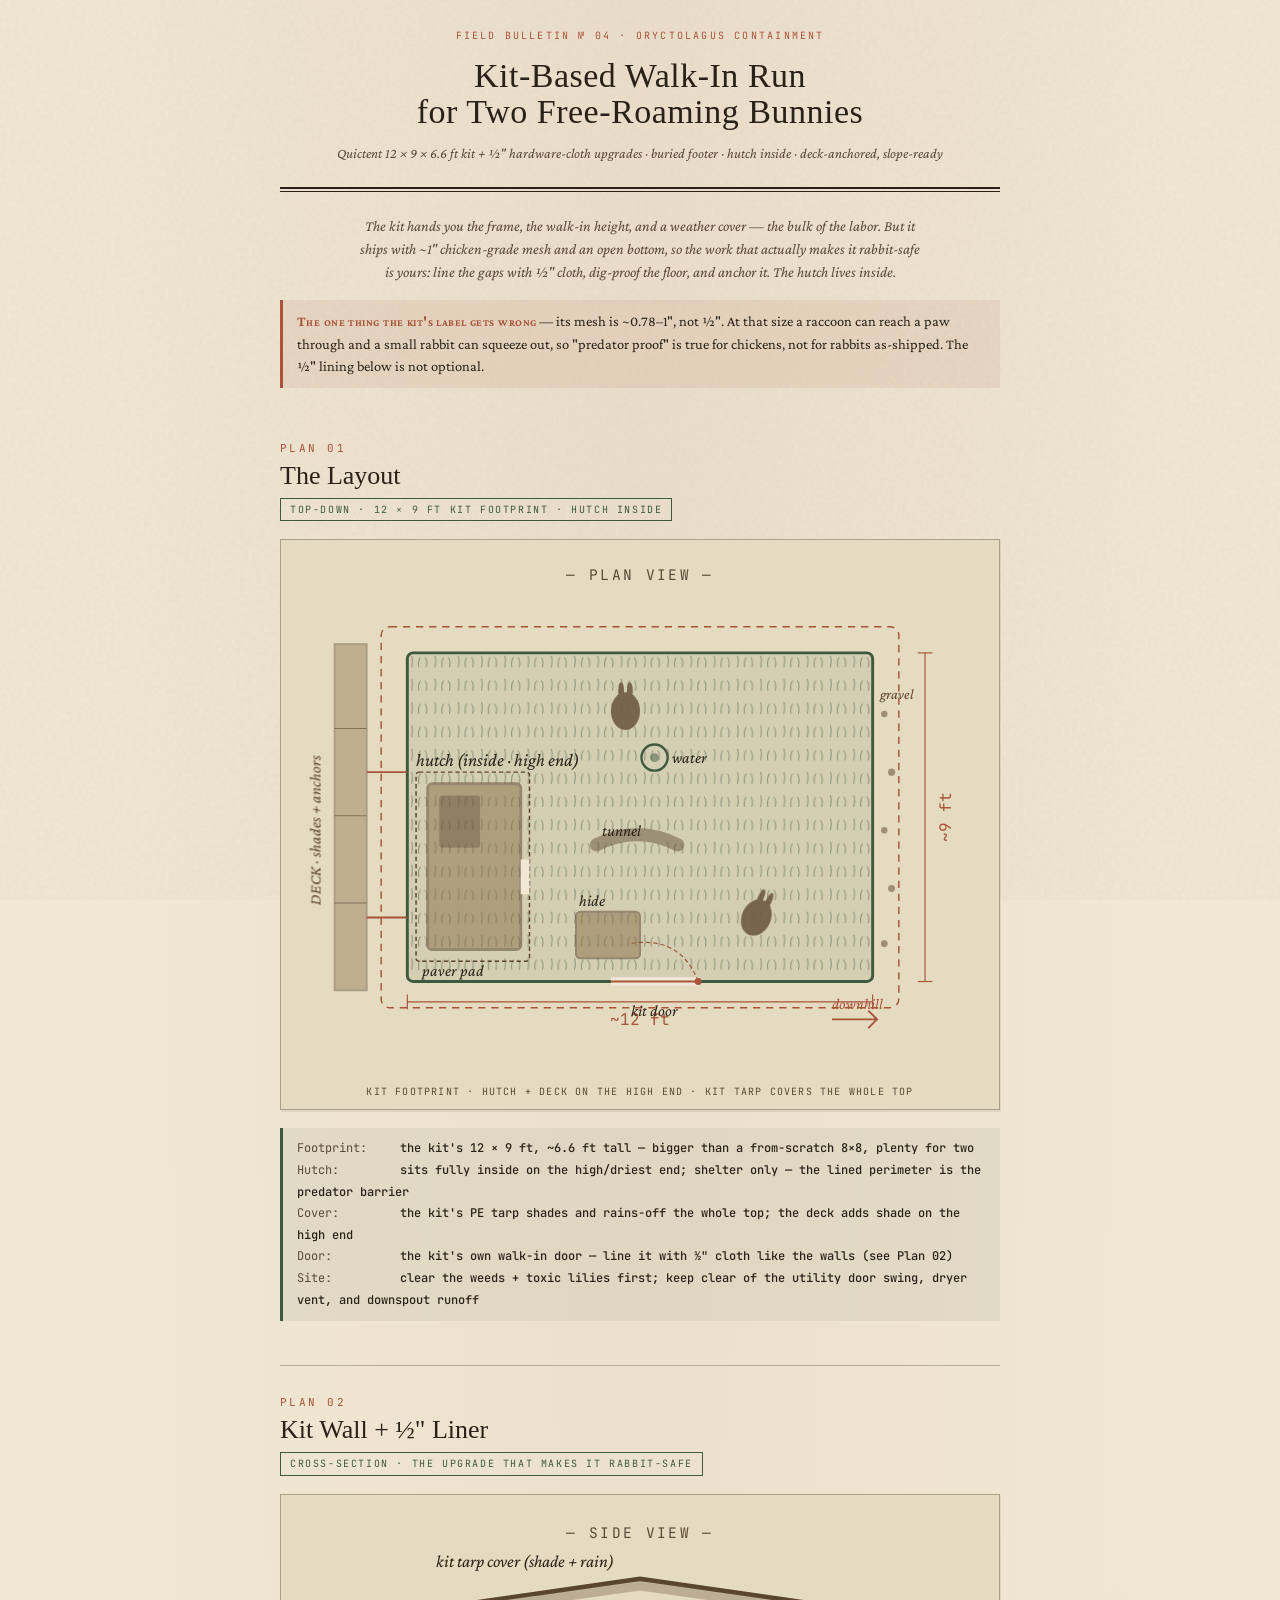
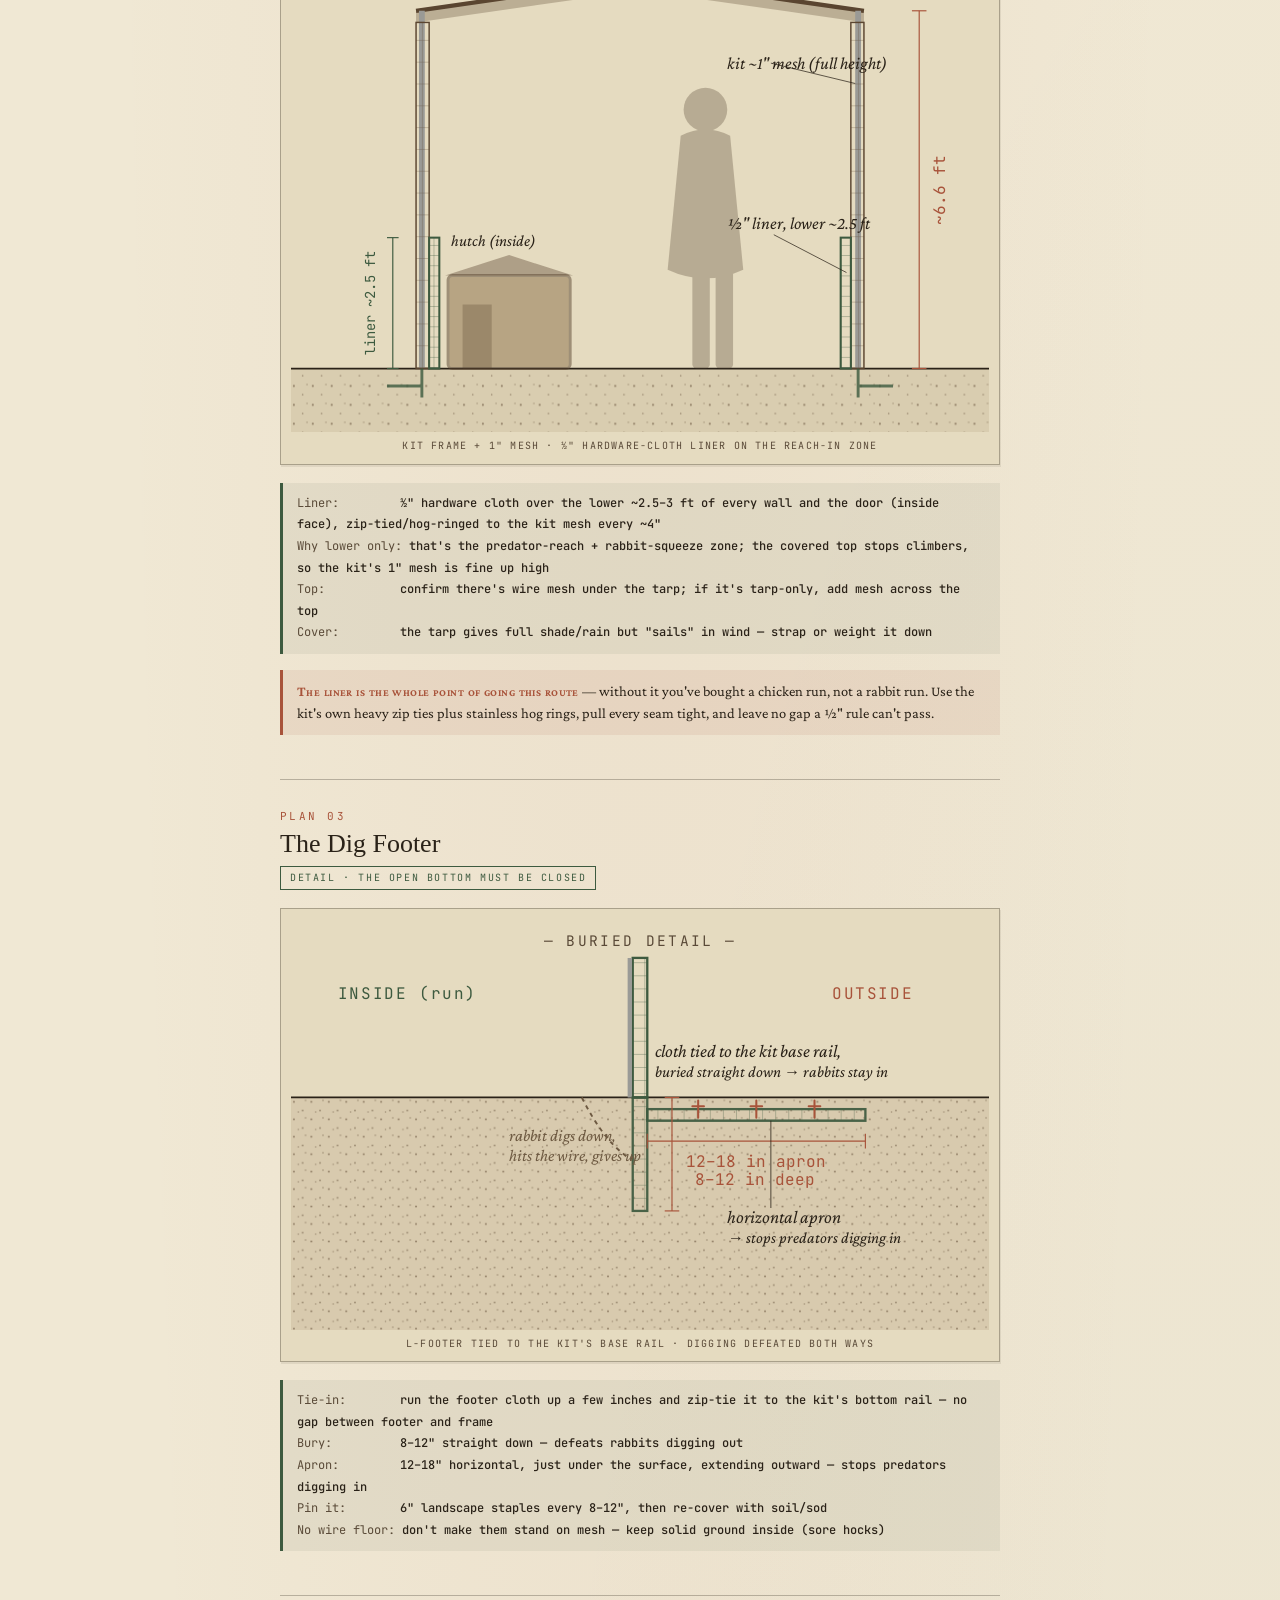
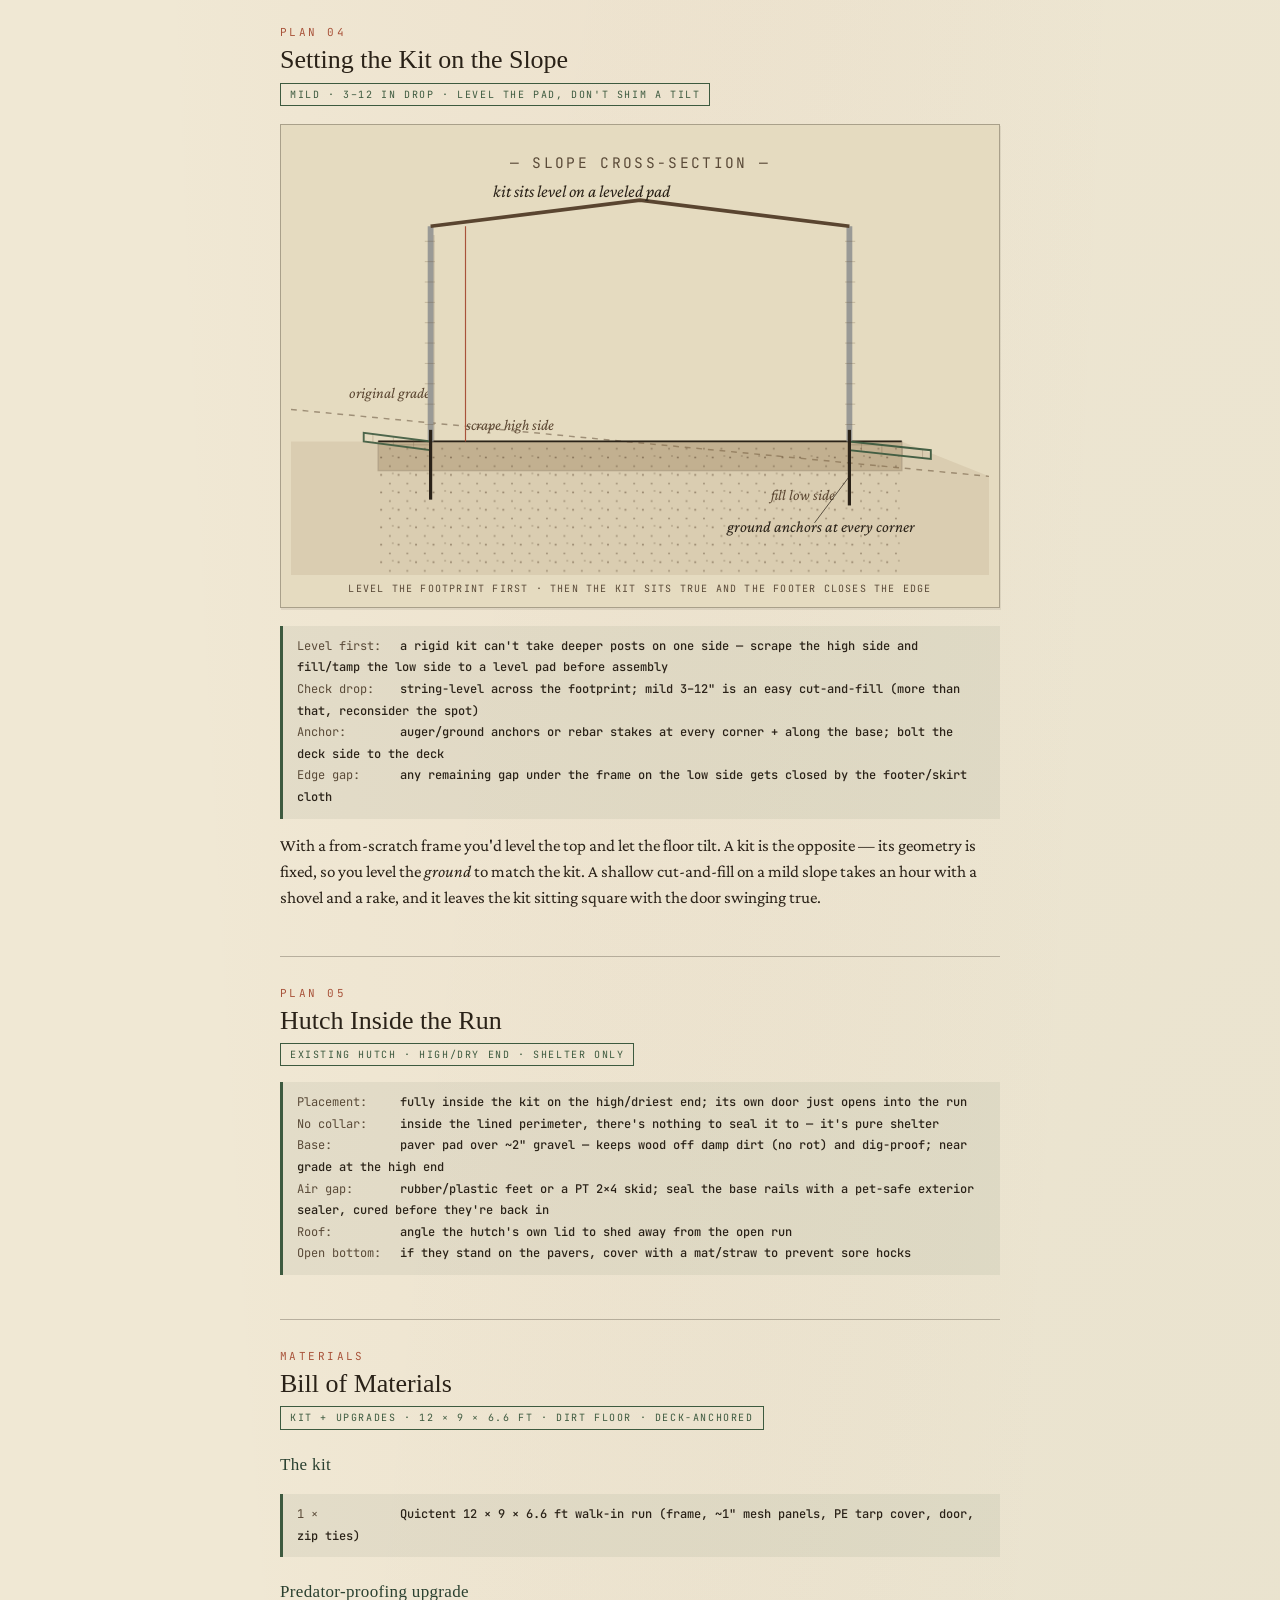
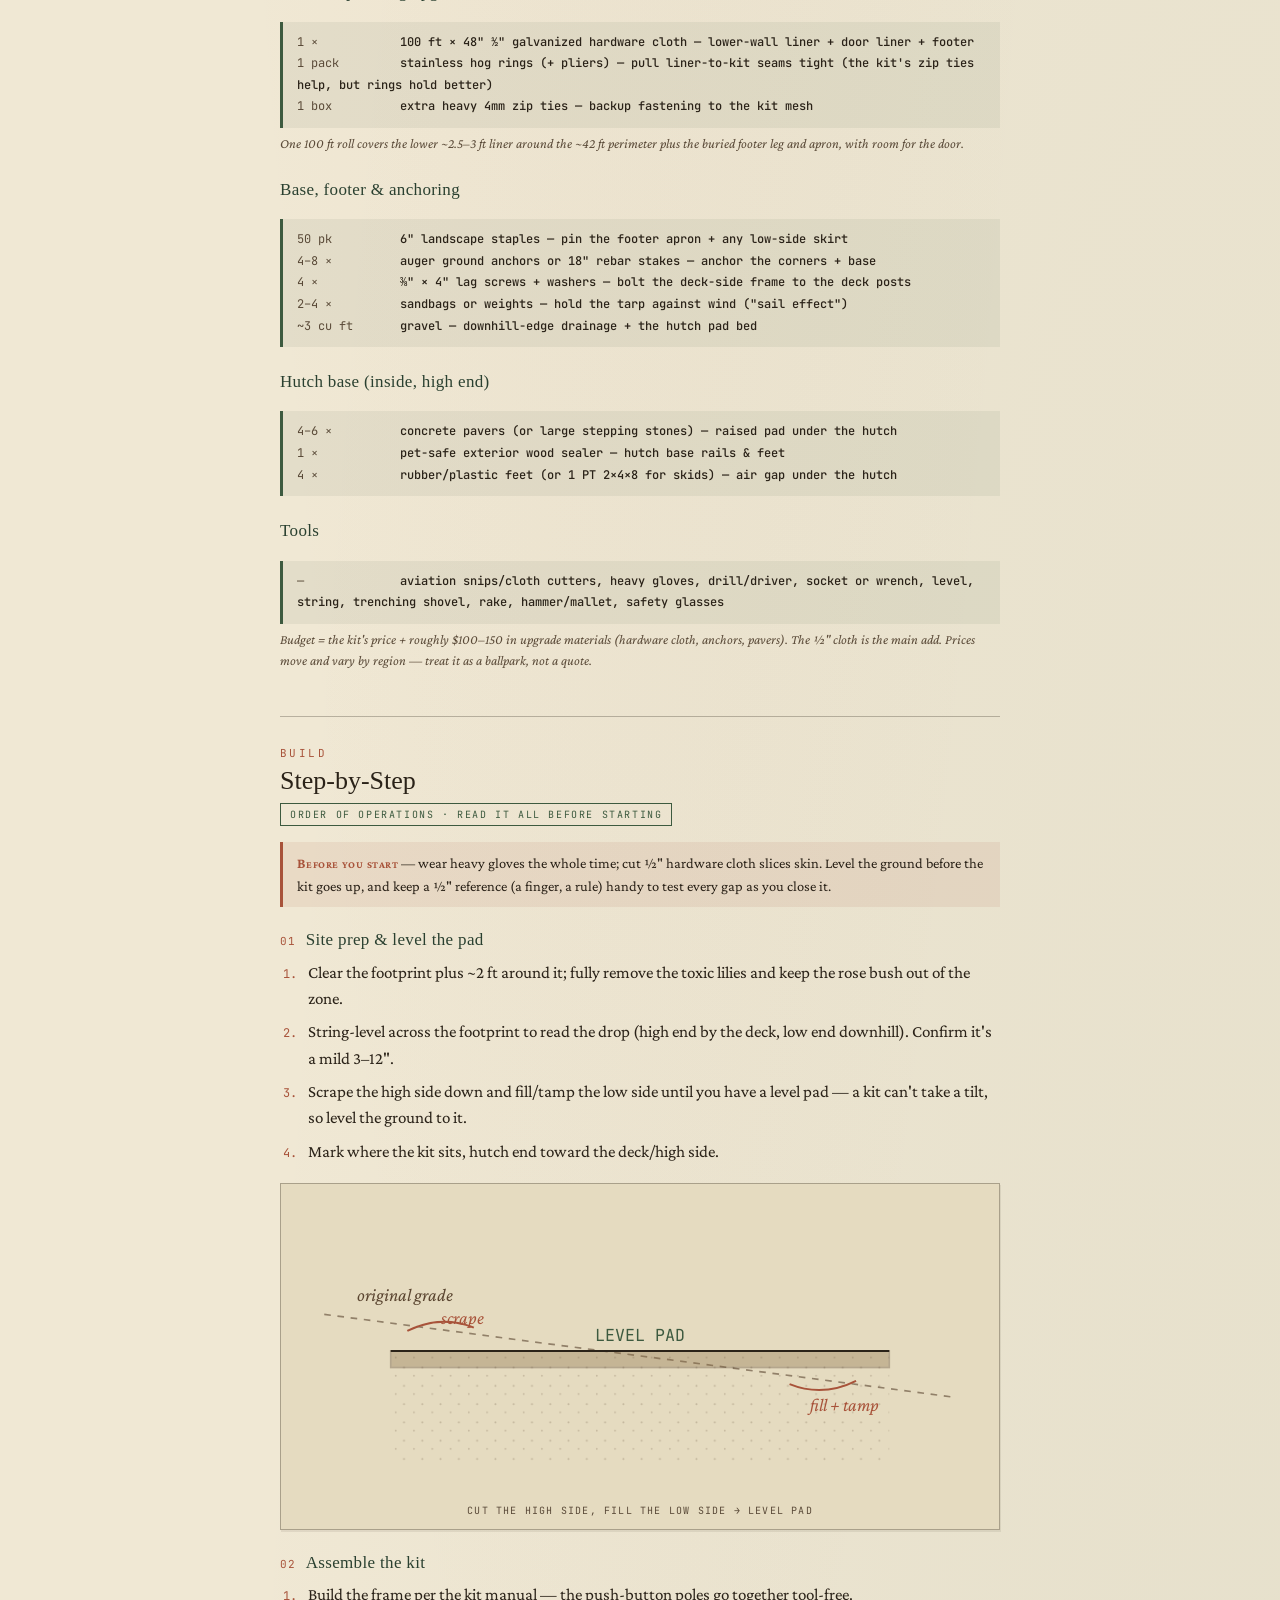
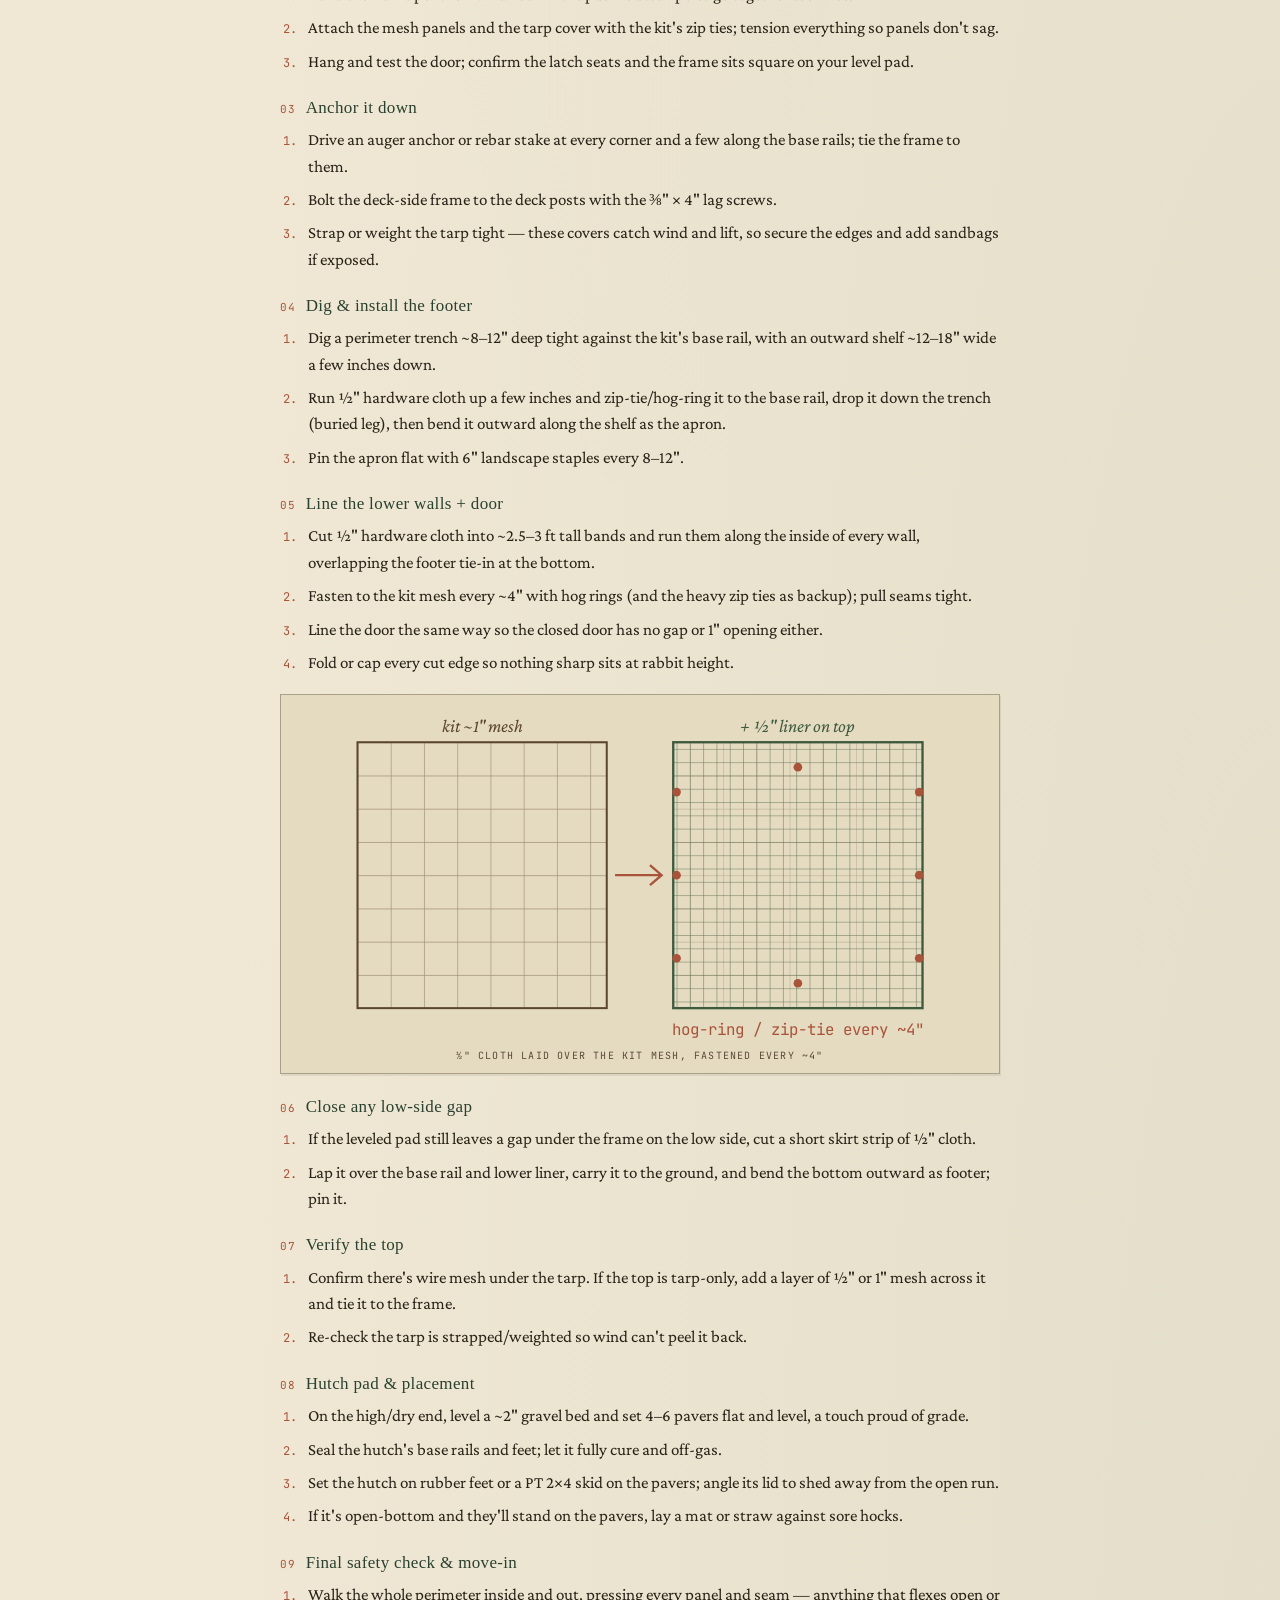
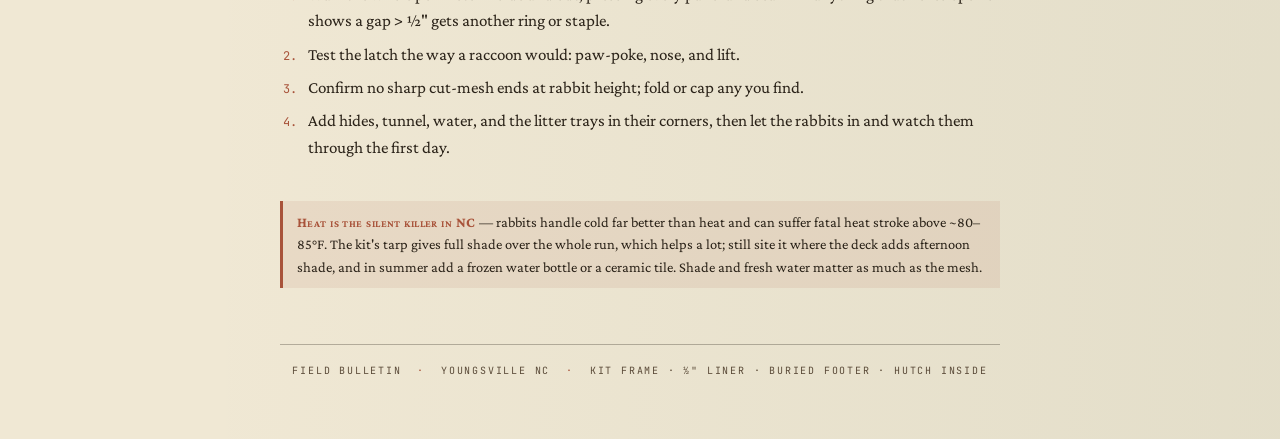
==== guide/rabbit-run-kit-plan.html @ 268b29fc "add rabbit run kit plan" ====
<!DOCTYPE html>
<html lang="en">
<head>
<meta charset="UTF-8">
<meta name="viewport" content="width=device-width, initial-scale=1.0">
<title>Kit-Based Walk-In Rabbit Run — Upgrades, Base & Build</title>
<link rel="preconnect" href="https://fonts.googleapis.com">
<link rel="preconnect" href="https://fonts.gstatic.com" crossorigin>
<link href="https://fonts.googleapis.com/css2?family=IM+Fell+English+SC&family=Crimson+Pro:ital,wght@0,400;0,600;1,400&family=JetBrains+Mono:wght@400;500&display=swap" rel="stylesheet">
<style>
:root{--parchment:#F0E8D4;--parchment-deep:#E5DBC0;--ink:#2A2218;--ink-soft:#5A4A38;--green:#3D5A3F;--green-deep:#2A4030;--rust:#A8533A;--soil:#8B6F47;--soil-deep:#5A4530;--fur:#6E5A42;}
*{box-sizing:border-box;margin:0;padding:0;}
html,body{background:var(--parchment);color:var(--ink);font-family:'Crimson Pro',Georgia,serif;font-size:17px;line-height:1.55;-webkit-font-smoothing:antialiased;}
body{background-image:radial-gradient(ellipse at top,rgba(168,83,58,0.06),transparent 60%),radial-gradient(ellipse at bottom right,rgba(61,90,63,0.07),transparent 60%);min-height:100vh;padding:28px 18px 60px;position:relative;}
body::before{content:'';position:fixed;inset:0;pointer-events:none;background-image:url("data:image/svg+xml,%3Csvg viewBox='0 0 240 240' xmlns='http://www.w3.org/2000/svg'%3E%3Cfilter id='n'%3E%3CfeTurbulence type='fractalNoise' baseFrequency='0.9' numOctaves='2'/%3E%3CfeColorMatrix values='0 0 0 0 0.2 0 0 0 0 0.15 0 0 0 0 0.1 0 0 0 0.09 0'/%3E%3C/filter%3E%3Crect width='100%25' height='100%25' filter='url(%23n)'/%3E%3C/svg%3E");opacity:0.55;z-index:0;}
.wrap{max-width:720px;margin:0 auto;position:relative;z-index:1;}
header{text-align:center;border-bottom:2px solid var(--ink);padding-bottom:22px;margin-bottom:12px;position:relative;}
header::after{content:'';display:block;width:100%;border-bottom:1px solid var(--ink);position:absolute;bottom:-5px;left:0;}
.bulletin{font-family:'JetBrains Mono',monospace;font-size:10px;letter-spacing:0.22em;text-transform:uppercase;color:var(--rust);margin-bottom:14px;}
h1{font-family:'IM Fell English SC',serif;font-size:clamp(26px,6vw,34px);font-weight:400;line-height:1.08;letter-spacing:0.015em;}
.sub{font-style:italic;color:var(--ink-soft);margin-top:12px;font-size:14px;}
.lead{font-style:italic;color:var(--ink-soft);text-align:center;margin:26px auto 10px;max-width:560px;font-size:15px;}
.method{margin-top:44px;padding-top:28px;border-top:1px solid rgba(42,34,24,0.28);}
.method:first-of-type{border-top:none;padding-top:8px;}
.method-head{display:flex;align-items:baseline;gap:14px;flex-wrap:wrap;margin-bottom:4px;}
.method-num{font-family:'JetBrains Mono',monospace;font-size:11px;letter-spacing:0.22em;color:var(--rust);text-transform:uppercase;}
h2{font-family:'IM Fell English SC',serif;font-size:clamp(22px,5vw,26px);font-weight:400;line-height:1.12;}
.use-when{display:inline-block;font-family:'JetBrains Mono',monospace;font-size:10px;letter-spacing:0.16em;text-transform:uppercase;padding:3px 9px;border:1px solid var(--green);color:var(--green);margin-top:8px;}
.diagram{background:var(--parchment-deep);border:1px solid rgba(42,34,24,0.32);padding:14px 10px 10px;margin:18px 0;box-shadow:1px 2px 0 rgba(42,34,24,0.08);}
.diagram svg{display:block;width:100%;height:auto;}
.diagram-caption{font-family:'JetBrains Mono',monospace;font-size:10px;letter-spacing:0.12em;text-transform:uppercase;color:var(--ink-soft);text-align:center;margin-top:6px;}
.specs{margin:16px 0 4px;padding:10px 14px;background:rgba(61,90,63,0.07);border-left:3px solid var(--green);font-family:'JetBrains Mono',monospace;font-size:12px;line-height:1.8;}
.specs span{color:var(--ink-soft);display:inline-block;min-width:96px;}
.specs strong{color:var(--ink);font-weight:500;}
.body-text{margin-top:14px;}
.body-text p{margin-bottom:10px;}
.warn{margin:16px 0 4px;padding:10px 14px;background:rgba(168,83,58,0.09);border-left:3px solid var(--rust);font-size:14.5px;}
.warn b{font-variant:small-caps;letter-spacing:0.03em;color:var(--rust);}
.bom-label{font-family:'IM Fell English SC',serif;font-size:17px;margin:22px 0 2px;letter-spacing:0.02em;color:var(--green-deep);}
.bom-label:first-of-type{margin-top:10px;}
.note{font-style:italic;color:var(--ink-soft);font-size:13.5px;margin-top:6px;}
.phase{margin-top:20px;}
.phase-label{font-family:'IM Fell English SC',serif;font-size:17px;margin:0 0 6px;letter-spacing:0.02em;color:var(--green-deep);}
.phase-label .pn{font-family:'JetBrains Mono',monospace;font-size:11px;color:var(--rust);margin-right:9px;letter-spacing:0.12em;}
.steps{margin:0 0 4px 0;padding-left:24px;}
.steps li{margin-bottom:7px;padding-left:4px;}
.steps li::marker{color:var(--rust);font-family:'JetBrains Mono',monospace;font-size:12px;}
.tip{font-style:italic;color:var(--ink-soft);font-size:13.5px;margin:5px 0 0;padding-left:4px;}
footer{margin-top:56px;padding-top:18px;border-top:1px solid rgba(42,34,24,0.3);text-align:center;font-family:'JetBrains Mono',monospace;font-size:10px;letter-spacing:0.18em;text-transform:uppercase;color:var(--ink-soft);}
footer .mark{display:inline-block;margin:0 8px;color:var(--rust);}
</style>
</head>
<body>
<div class="wrap">

  <header>
    <div class="bulletin">Field Bulletin № 04 · Oryctolagus Containment</div>
    <h1>Kit-Based Walk-In Run<br>for Two Free-Roaming Bunnies</h1>
    <div class="sub">Quictent 12 × 9 × 6.6 ft kit + ½" hardware-cloth upgrades · buried footer · hutch inside · deck-anchored, slope-ready</div>
  </header>

  <p class="lead">The kit hands you the frame, the walk-in height, and a weather cover — the bulk of the labor. But it ships with ~1" chicken-grade mesh and an open bottom, so the work that actually makes it rabbit-safe is yours: line the gaps with ½" cloth, dig-proof the floor, and anchor it. The hutch lives inside.</p>

  <div class="warn">
    <b>The one thing the kit's label gets wrong</b> — its mesh is ~0.78–1", not ½". At that size a raccoon can reach a paw through and a small rabbit can squeeze out, so "predator proof" is true for chickens, not for rabbits as-shipped. The ½" lining below is not optional.
  </div>

  <!-- PLAN 01: LAYOUT -->
  <section class="method">
    <div class="method-head"><span class="method-num">Plan 01</span></div>
    <h2>The Layout</h2>
    <span class="use-when">Top-down · 12 × 9 ft kit footprint · hutch inside</span>

    <div class="diagram">
      <svg viewBox="0 0 480 360" xmlns="http://www.w3.org/2000/svg" role="img" aria-label="Top-down plan of a 12 by 9 foot kit run with the hutch inside on the high end, kit door at the front, deck on the high side, downhill on the far end">
        <defs>
          <pattern id="grass1" x="0" y="0" width="16" height="16" patternUnits="userSpaceOnUse"><path d="M3 14 q1 -5 0 -8 M8 14 q-1 -4 1 -7 M13 14 q1 -5 -1 -7" stroke="#3D5A3F" stroke-width="0.7" fill="none" opacity="0.5"/></pattern>
        </defs>

        <!-- Footer apron (dashed, outside) -->
        <rect x="62" y="50" width="356" height="262" rx="6" fill="none" stroke="#A8533A" stroke-width="1" stroke-dasharray="5 4"/>

        <!-- Run footprint (grass) -->
        <rect x="80" y="68" width="320" height="226" rx="4" fill="#3D5A3F" opacity="0.10"/>
        <rect x="80" y="68" width="320" height="226" rx="4" fill="url(#grass1)"/>
        <rect x="80" y="68" width="320" height="226" rx="4" fill="none" stroke="#3D5A3F" stroke-width="2"/>

        <!-- Deck (high side) + anchor ties -->
        <rect x="30" y="62" width="22" height="238" fill="#8B6F47" opacity="0.4" stroke="#5A4530" stroke-width="1.4"/>
        <line x1="30" y1="120" x2="52" y2="120" stroke="#5A4530" stroke-width="0.8" opacity="0.6"/>
        <line x1="30" y1="180" x2="52" y2="180" stroke="#5A4530" stroke-width="0.8" opacity="0.6"/>
        <line x1="30" y1="240" x2="52" y2="240" stroke="#5A4530" stroke-width="0.8" opacity="0.6"/>
        <g stroke="#A8533A" stroke-width="1.3"><line x1="52" y1="150" x2="80" y2="150"/><line x1="52" y1="250" x2="80" y2="250"/></g>

        <!-- Hutch inside on the HIGH (left) end, on a paver pad -->
        <rect x="86" y="150" width="78" height="130" rx="2" fill="none" stroke="#5A4530" stroke-width="1" stroke-dasharray="3 2"/>
        <rect x="94" y="158" width="64" height="114" rx="3" fill="#8B6F47" opacity="0.5" stroke="#5A4530" stroke-width="2"/>
        <rect x="102" y="166" width="28" height="36" rx="2" fill="#5A4530" opacity="0.35"/>
        <rect x="158" y="210" width="6" height="24" fill="#F0E8D4"/>

        <!-- Kit door on the front (bottom) wall -->
        <rect x="220" y="291" width="60" height="6" fill="#F0E8D4"/>
        <line x1="220" y1="294" x2="280" y2="294" stroke="#A8533A" stroke-width="1.4"/>
        <path d="M 280 294 Q 268 262 232 268" fill="none" stroke="#A8533A" stroke-width="0.8" stroke-dasharray="3 2"/>
        <circle cx="280" cy="294" r="2.4" fill="#A8533A"/>

        <!-- Hide + tunnel + water (open) -->
        <rect x="196" y="246" width="44" height="32" rx="3" fill="#8B6F47" opacity="0.5" stroke="#5A4530" stroke-width="1.4"/>
        <path d="M 210 200 q 28 -14 56 0" fill="none" stroke="#5A4530" stroke-width="9" stroke-linecap="round" opacity="0.45"/>
        <circle cx="250" cy="140" r="9" fill="none" stroke="#3D5A3F" stroke-width="1.6"/>
        <circle cx="250" cy="140" r="3" fill="#3D5A3F" opacity="0.5"/>

        <!-- Rabbits -->
        <g fill="#6E5A42" opacity="0.9">
          <g transform="translate(230,108)"><ellipse cx="0" cy="0" rx="10" ry="13"/><ellipse cx="-3" cy="-14" rx="2" ry="6"/><ellipse cx="3" cy="-14" rx="2" ry="6"/></g>
          <g transform="translate(320,250) rotate(25)"><ellipse cx="0" cy="0" rx="10" ry="13"/><ellipse cx="-3" cy="-14" rx="2" ry="6"/><ellipse cx="3" cy="-14" rx="2" ry="6"/></g>
        </g>

        <!-- Gravel + downhill (far right end) -->
        <g fill="#5A4530" opacity="0.5"><circle cx="408" cy="110" r="2.2"/><circle cx="413" cy="150" r="2.5"/><circle cx="408" cy="190" r="2.2"/><circle cx="413" cy="230" r="2.4"/><circle cx="408" cy="268" r="2.3"/></g>
        <path d="M 372 320 l 30 0 M 397 314 l 6 6 l -6 6" fill="none" stroke="#A8533A" stroke-width="1.3"/>

        <!-- Dims -->
        <g stroke="#A8533A" stroke-width="0.8" fill="none"><line x1="80" y1="308" x2="400" y2="308"/><line x1="80" y1="303" x2="80" y2="313"/><line x1="400" y1="303" x2="400" y2="313"/></g>
        <text x="240" y="324" text-anchor="middle" font-family="JetBrains Mono, monospace" font-size="11" fill="#A8533A">~12 ft</text>
        <g stroke="#A8533A" stroke-width="0.8" fill="none"><line x1="436" y1="68" x2="436" y2="294"/><line x1="431" y1="68" x2="441" y2="68"/><line x1="431" y1="294" x2="441" y2="294"/></g>
        <text x="454" y="181" text-anchor="middle" font-family="JetBrains Mono, monospace" font-size="11" fill="#A8533A" transform="rotate(-90 454 181)">~9 ft</text>

        <!-- Labels -->
        <g font-family="Crimson Pro, serif" font-size="12.5" font-style="italic" fill="#2A2218">
          <text x="86" y="146">hutch (inside · high end)</text>
          <text x="90" y="290" font-size="11">paver pad</text>
          <text x="250" y="318" text-anchor="middle" font-size="11">kit door</text>
          <text x="198" y="242" font-size="11">hide</text>
          <text x="214" y="194" font-size="11">tunnel</text>
          <text x="262" y="144" font-size="11">water</text>
          <text x="20" y="190" text-anchor="middle" transform="rotate(-90 20 190)" font-size="11" fill="#5A4530">DECK · shades + anchors</text>
          <text x="405" y="100" font-size="10" fill="#5A4530">gravel</text>
          <text x="372" y="313" font-size="10.5" fill="#A8533A">downhill</text>
        </g>
        <text x="240" y="18" text-anchor="middle" font-family="JetBrains Mono, monospace" font-size="10" letter-spacing="0.16em" fill="#5A4A38">— PLAN VIEW —</text>
      </svg>
      <div class="diagram-caption">kit footprint · hutch + deck on the high end · kit tarp covers the whole top</div>
    </div>

    <div class="specs">
      <div><span>Footprint:</span> <strong>the kit's 12 × 9 ft, ~6.6 ft tall — bigger than a from-scratch 8×8, plenty for two</strong></div>
      <div><span>Hutch:</span> <strong>sits fully inside on the high/driest end; shelter only — the lined perimeter is the predator barrier</strong></div>
      <div><span>Cover:</span> <strong>the kit's PE tarp shades and rains-off the whole top; the deck adds shade on the high end</strong></div>
      <div><span>Door:</span> <strong>the kit's own walk-in door — line it with ½" cloth like the walls (see Plan 02)</strong></div>
      <div><span>Site:</span> <strong>clear the weeds + toxic lilies first; keep clear of the utility door swing, dryer vent, and downspout runoff</strong></div>
    </div>
  </section>

  <!-- PLAN 02: KIT WALL + LINER -->
  <section class="method">
    <div class="method-head"><span class="method-num">Plan 02</span></div>
    <h2>Kit Wall + ½" Liner</h2>
    <span class="use-when">Cross-section · the upgrade that makes it rabbit-safe</span>

    <div class="diagram">
      <svg viewBox="0 0 480 360" xmlns="http://www.w3.org/2000/svg" role="img" aria-label="Cross-section of the kit wall with its 1 inch mesh, a half-inch hardware-cloth liner on the lower section, the tarp cover on top, hutch inside, and a person for scale">
        <defs>
          <pattern id="kitmesh" x="0" y="0" width="15" height="15" patternUnits="userSpaceOnUse"><path d="M 15 0 L 0 0 0 15" stroke="#5A4530" stroke-width="0.7" fill="none" opacity="0.55"/></pattern>
          <pattern id="liner" x="0" y="0" width="7" height="7" patternUnits="userSpaceOnUse"><path d="M 7 0 L 0 0 0 7" stroke="#3D5A3F" stroke-width="0.55" fill="none" opacity="0.8"/></pattern>
          <pattern id="soilK" x="0" y="0" width="13" height="13" patternUnits="userSpaceOnUse"><circle cx="2" cy="3" r="0.7" fill="#5A4530" opacity="0.55"/><circle cx="8" cy="9" r="0.55" fill="#5A4530" opacity="0.45"/><circle cx="11" cy="2" r="0.45" fill="#5A4530" opacity="0.55"/></pattern>
        </defs>

        <!-- Ground -->
        <rect x="0" y="316" width="480" height="44" fill="#8B6F47" opacity="0.13"/>
        <rect x="0" y="316" width="480" height="44" fill="url(#soilK)"/>
        <line x1="0" y1="316" x2="480" y2="316" stroke="#2A2218" stroke-width="1.2"/>

        <!-- Kit tarp cover (peaked) on top -->
        <path d="M 86 70 L 240 48 L 394 70" fill="none" stroke="#5A4530" stroke-width="3"/>
        <path d="M 86 70 L 240 48 L 394 70 L 394 78 L 240 56 L 86 78 Z" fill="#5A4530" opacity="0.3"/>

        <!-- Kit frame posts (steel) -->
        <line x1="90" y1="70" x2="90" y2="316" stroke="#9a9a96" stroke-width="4"/>
        <line x1="390" y1="70" x2="390" y2="316" stroke="#9a9a96" stroke-width="4"/>

        <!-- Kit ~1in mesh full height -->
        <rect x="86" y="78" width="9" height="238" fill="url(#kitmesh)" stroke="#5A4530" stroke-width="1"/>
        <rect x="385" y="78" width="9" height="238" fill="url(#kitmesh)" stroke="#5A4530" stroke-width="1"/>

        <!-- ½" liner on the lower ~2.5 ft (inside face) -->
        <rect x="95" y="226" width="7" height="90" fill="url(#liner)" stroke="#3D5A3F" stroke-width="1.4"/>
        <rect x="378" y="226" width="7" height="90" fill="url(#liner)" stroke="#3D5A3F" stroke-width="1.4"/>

        <!-- Person for scale -->
        <g fill="#5A4A38" opacity="0.32">
          <circle cx="285" cy="138" r="15"/>
          <path d="M268 156 q17 -9 34 0 l 9 92 q-26 12 -52 0 z"/>
          <rect x="276" y="248" width="12" height="68" rx="3"/>
          <rect x="292" y="248" width="12" height="68" rx="3"/>
        </g>

        <!-- Hutch inside (high/left end) -->
        <rect x="108" y="252" width="84" height="64" rx="3" fill="#8B6F47" opacity="0.5" stroke="#5A4530" stroke-width="2"/>
        <path d="M 106 252 L 150 238 L 194 252 Z" fill="#5A4530" opacity="0.4"/>
        <rect x="118" y="272" width="20" height="44" fill="#5A4530" opacity="0.3"/>

        <!-- Footer stubs -->
        <path d="M 90 316 L 90 336 M 90 328 L 66 328" stroke="#3D5A3F" stroke-width="2" fill="none" opacity="0.8"/>
        <path d="M 390 316 L 390 336 M 390 328 L 414 328" stroke="#3D5A3F" stroke-width="2" fill="none" opacity="0.8"/>

        <!-- Height dim -->
        <g stroke="#A8533A" stroke-width="0.8" fill="none"><line x1="432" y1="70" x2="432" y2="316"/><line x1="427" y1="70" x2="437" y2="70"/><line x1="427" y1="316" x2="437" y2="316"/></g>
        <text x="450" y="193" text-anchor="middle" font-family="JetBrains Mono, monospace" font-size="11" fill="#A8533A" transform="rotate(-90 450 193)">~6.6 ft</text>
        <!-- Liner height dim -->
        <g stroke="#3D5A3F" stroke-width="0.8" fill="none"><line x1="70" y1="226" x2="70" y2="316"/><line x1="66" y1="226" x2="74" y2="226"/><line x1="66" y1="316" x2="74" y2="316"/></g>
        <text x="58" y="271" text-anchor="middle" font-family="JetBrains Mono, monospace" font-size="9.5" fill="#3D5A3F" transform="rotate(-90 58 271)">liner ~2.5 ft</text>

        <!-- Labels -->
        <g font-family="Crimson Pro, serif" font-size="12" font-style="italic" fill="#2A2218">
          <text x="100" y="40">kit tarp cover (shade + rain)</text>
          <text x="300" y="110">kit ~1" mesh (full height)</text>
          <line x1="330" y1="106" x2="388" y2="120" stroke="#2A2218" stroke-width="0.5" fill="none"/>
          <text x="300" y="220">½" liner, lower ~2.5 ft</text>
          <line x1="332" y1="224" x2="382" y2="250" stroke="#2A2218" stroke-width="0.5" fill="none"/>
          <text x="110" y="232" font-size="11">hutch (inside)</text>
        </g>
        <text x="240" y="20" text-anchor="middle" font-family="JetBrains Mono, monospace" font-size="10" letter-spacing="0.16em" fill="#5A4A38">— SIDE VIEW —</text>
      </svg>
      <div class="diagram-caption">kit frame + 1" mesh · ½" hardware-cloth liner on the reach-in zone</div>
    </div>

    <div class="specs">
      <div><span>Liner:</span> <strong>½" hardware cloth over the lower ~2.5–3 ft of every wall and the door (inside face), zip-tied/hog-ringed to the kit mesh every ~4"</strong></div>
      <div><span>Why lower only:</span> <strong>that's the predator-reach + rabbit-squeeze zone; the covered top stops climbers, so the kit's 1" mesh is fine up high</strong></div>
      <div><span>Top:</span> <strong>confirm there's wire mesh under the tarp; if it's tarp-only, add mesh across the top</strong></div>
      <div><span>Cover:</span> <strong>the tarp gives full shade/rain but "sails" in wind — strap or weight it down</strong></div>
    </div>

    <div class="warn">
      <b>The liner is the whole point of going this route</b> — without it you've bought a chicken run, not a rabbit run. Use the kit's own heavy zip ties plus stainless hog rings, pull every seam tight, and leave no gap a ½" rule can't pass.
    </div>
  </section>

  <!-- PLAN 03: DIG FOOTER -->
  <section class="method">
    <div class="method-head"><span class="method-num">Plan 03</span></div>
    <h2>The Dig Footer</h2>
    <span class="use-when">Detail · the open bottom must be closed</span>

    <div class="diagram">
      <svg viewBox="0 0 480 280" xmlns="http://www.w3.org/2000/svg" role="img" aria-label="Zoomed cross-section showing buried vertical wire and an outward horizontal apron">
        <defs>
          <pattern id="mesh3" x="0" y="0" width="9" height="9" patternUnits="userSpaceOnUse"><path d="M 9 0 L 0 0 0 9" stroke="#3D5A3F" stroke-width="0.6" fill="none" opacity="0.75"/></pattern>
          <pattern id="soil3" x="0" y="0" width="12" height="12" patternUnits="userSpaceOnUse"><circle cx="2" cy="3" r="0.7" fill="#5A4530" opacity="0.55"/><circle cx="8" cy="9" r="0.6" fill="#5A4530" opacity="0.5"/><circle cx="10" cy="2" r="0.5" fill="#5A4530" opacity="0.55"/><circle cx="5" cy="10" r="0.55" fill="#5A4530" opacity="0.45"/></pattern>
        </defs>
        <rect x="0" y="120" width="480" height="160" fill="#8B6F47" opacity="0.15"/>
        <rect x="0" y="120" width="480" height="160" fill="url(#soil3)"/>
        <line x1="0" y1="120" x2="480" y2="120" stroke="#2A2218" stroke-width="1.2"/>
        <text x="80" y="52" text-anchor="middle" font-family="JetBrains Mono, monospace" font-size="11" letter-spacing="0.1em" fill="#3D5A3F">INSIDE (run)</text>
        <text x="400" y="52" text-anchor="middle" font-family="JetBrains Mono, monospace" font-size="11" letter-spacing="0.1em" fill="#A8533A">OUTSIDE</text>
        <rect x="235" y="24" width="10" height="96" fill="url(#mesh3)" stroke="#3D5A3F" stroke-width="1.6"/>
        <line x1="233" y1="24" x2="233" y2="120" stroke="#9a9a96" stroke-width="3"/>
        <rect x="235" y="120" width="10" height="78" fill="url(#mesh3)" stroke="#3D5A3F" stroke-width="1.6" opacity="0.92"/>
        <rect x="245" y="128" width="150" height="8" fill="url(#mesh3)" stroke="#3D5A3F" stroke-width="1.6" opacity="0.92"/>
        <g stroke="#A8533A" stroke-width="1.4" fill="none" stroke-linecap="round"><path d="M 280 122 L 280 134 M 276 126 L 284 126"/><path d="M 320 122 L 320 134 M 316 126 L 324 126"/><path d="M 360 122 L 360 134 M 356 126 L 364 126"/></g>
        <path d="M 200 120 q 14 28 30 40 q 6 5 5 -2" fill="none" stroke="#6E5A42" stroke-width="1.3" stroke-dasharray="3 3"/>
        <text x="150" y="150" font-family="Crimson Pro, serif" font-size="11.5" font-style="italic" fill="#6E5A42">rabbit digs down,</text>
        <text x="150" y="164" font-family="Crimson Pro, serif" font-size="11.5" font-style="italic" fill="#6E5A42">hits the wire, gives up</text>
        <g stroke="#A8533A" stroke-width="0.8" fill="none"><line x1="262" y1="120" x2="262" y2="198"/><line x1="257" y1="120" x2="267" y2="120"/><line x1="257" y1="198" x2="267" y2="198"/></g>
        <text x="278" y="180" font-family="JetBrains Mono, monospace" font-size="11" fill="#A8533A">8–12 in deep</text>
        <g stroke="#A8533A" stroke-width="0.8" fill="none"><line x1="245" y1="150" x2="395" y2="150"/><line x1="245" y1="145" x2="245" y2="155"/><line x1="395" y1="145" x2="395" y2="155"/></g>
        <text x="320" y="168" text-anchor="middle" font-family="JetBrains Mono, monospace" font-size="11" fill="#A8533A">12–18 in apron</text>
        <g font-family="Crimson Pro, serif" font-size="12.5" font-style="italic" fill="#2A2218">
          <text x="250" y="92">cloth tied to the kit base rail,</text>
          <text x="250" y="106" font-size="11">buried straight down → rabbits stay in</text>
          <text x="300" y="206">horizontal apron</text>
          <text x="300" y="220" font-size="11">→ stops predators digging in</text>
          <line x1="330" y1="196" x2="330" y2="136" stroke="#2A2218" stroke-width="0.55" fill="none"/>
        </g>
        <text x="240" y="16" text-anchor="middle" font-family="JetBrains Mono, monospace" font-size="10" letter-spacing="0.16em" fill="#5A4A38">— BURIED DETAIL —</text>
      </svg>
      <div class="diagram-caption">L-footer tied to the kit's base rail · digging defeated both ways</div>
    </div>

    <div class="specs">
      <div><span>Tie-in:</span> <strong>run the footer cloth up a few inches and zip-tie it to the kit's bottom rail — no gap between footer and frame</strong></div>
      <div><span>Bury:</span> <strong>8–12" straight down — defeats rabbits digging out</strong></div>
      <div><span>Apron:</span> <strong>12–18" horizontal, just under the surface, extending outward — stops predators digging in</strong></div>
      <div><span>Pin it:</span> <strong>6" landscape staples every 8–12", then re-cover with soil/sod</strong></div>
      <div><span>No wire floor:</span> <strong>don't make them stand on mesh — keep solid ground inside (sore hocks)</strong></div>
    </div>
  </section>

  <!-- PLAN 04: SLOPE -->
  <section class="method">
    <div class="method-head"><span class="method-num">Plan 04</span></div>
    <h2>Setting the Kit on the Slope</h2>
    <span class="use-when">Mild · 3–12 in drop · level the pad, don't shim a tilt</span>

    <div class="diagram">
      <svg viewBox="0 0 480 300" xmlns="http://www.w3.org/2000/svg" role="img" aria-label="Cross-section showing the kit set level on a scraped and filled pad across a mild slope, anchored, with the footer closing the edge">
        <defs>
          <pattern id="kitmesh4" x="0" y="0" width="14" height="14" patternUnits="userSpaceOnUse"><path d="M 14 0 L 0 0 0 14" stroke="#5A4530" stroke-width="0.7" fill="none" opacity="0.5"/></pattern>
          <pattern id="soil4" x="0" y="0" width="12" height="12" patternUnits="userSpaceOnUse"><circle cx="2" cy="3" r="0.7" fill="#5A4530" opacity="0.55"/><circle cx="8" cy="9" r="0.6" fill="#5A4530" opacity="0.5"/><circle cx="10" cy="2" r="0.5" fill="#5A4530" opacity="0.55"/></pattern>
        </defs>

        <!-- Original slope (faint dashed) high left to low right -->
        <line x1="0" y1="186" x2="480" y2="232" stroke="#5A4530" stroke-width="1" stroke-dasharray="4 4" opacity="0.5"/>
        <text x="40" y="178" font-family="Crimson Pro, serif" font-size="10.5" font-style="italic" fill="#5A4530">original grade</text>

        <!-- Leveled pad (cut high / fill low) -->
        <rect x="60" y="208" width="360" height="20" fill="#8B6F47" opacity="0.3" stroke="#5A4530" stroke-width="1"/>
        <polygon points="60,208 420,208 480,232 480,300 0,300 0,208" fill="#8B6F47" opacity="0.12"/>
        <polygon points="60,208 420,208 420,300 60,300" fill="url(#soil4)"/>
        <line x1="60" y1="208" x2="420" y2="208" stroke="#2A2218" stroke-width="1.2"/>
        <text x="120" y="200" font-family="Crimson Pro, serif" font-size="10.5" font-style="italic" fill="#5A4530">scrape high side</text>
        <text x="330" y="248" font-family="Crimson Pro, serif" font-size="10.5" font-style="italic" fill="#5A4530">fill low side</text>

        <!-- Kit on the level pad -->
        <line x1="96" y1="60" x2="96" y2="208" stroke="#9a9a96" stroke-width="4"/>
        <line x1="384" y1="60" x2="384" y2="208" stroke="#9a9a96" stroke-width="4"/>
        <path d="M 96 60 L 240 42 L 384 60" fill="none" stroke="#5A4530" stroke-width="2.5"/>
        <rect x="92" y="66" width="7" height="142" fill="url(#kitmesh4)"/>
        <rect x="381" y="66" width="7" height="142" fill="url(#kitmesh4)"/>

        <!-- footer + anchors -->
        <polygon points="384,208 440,214 440,220 384,214" fill="url(#kitmesh4)" stroke="#3D5A3F" stroke-width="1.3" opacity="0.95"/>
        <polygon points="96,208 50,202 50,208 96,214" fill="url(#kitmesh4)" stroke="#3D5A3F" stroke-width="1.3" opacity="0.9"/>
        <line x1="384" y1="200" x2="384" y2="252" stroke="#2A2218" stroke-width="2.2"/>
        <line x1="96" y1="200" x2="96" y2="248" stroke="#2A2218" stroke-width="2.2"/>
        <text x="300" y="270" font-family="Crimson Pro, serif" font-size="11" font-style="italic" fill="#2A2218">ground anchors at every corner</text>
        <line x1="360" y1="264" x2="384" y2="232" stroke="#2A2218" stroke-width="0.5" fill="none"/>

        <!-- Level dim across pad -->
        <g stroke="#A8533A" stroke-width="0.8" fill="none"><line x1="120" y1="208" x2="120" y2="60"/></g>
        <text x="200" y="40" text-anchor="middle" font-family="Crimson Pro, serif" font-size="12" font-style="italic" fill="#2A2218">kit sits level on a leveled pad</text>

        <text x="240" y="20" text-anchor="middle" font-family="JetBrains Mono, monospace" font-size="10" letter-spacing="0.16em" fill="#5A4A38">— SLOPE CROSS-SECTION —</text>
      </svg>
      <div class="diagram-caption">level the footprint first · then the kit sits true and the footer closes the edge</div>
    </div>

    <div class="specs">
      <div><span>Level first:</span> <strong>a rigid kit can't take deeper posts on one side — scrape the high side and fill/tamp the low side to a level pad before assembly</strong></div>
      <div><span>Check drop:</span> <strong>string-level across the footprint; mild 3–12" is an easy cut-and-fill (more than that, reconsider the spot)</strong></div>
      <div><span>Anchor:</span> <strong>auger/ground anchors or rebar stakes at every corner + along the base; bolt the deck side to the deck</strong></div>
      <div><span>Edge gap:</span> <strong>any remaining gap under the frame on the low side gets closed by the footer/skirt cloth</strong></div>
    </div>

    <div class="body-text">
      <p>With a from-scratch frame you'd level the top and let the floor tilt. A kit is the opposite — its geometry is fixed, so you level the <em>ground</em> to match the kit. A shallow cut-and-fill on a mild slope takes an hour with a shovel and a rake, and it leaves the kit sitting square with the door swinging true.</p>
    </div>
  </section>

  <!-- PLAN 05: HUTCH INSIDE -->
  <section class="method">
    <div class="method-head"><span class="method-num">Plan 05</span></div>
    <h2>Hutch Inside the Run</h2>
    <span class="use-when">Existing hutch · high/dry end · shelter only</span>

    <div class="specs">
      <div><span>Placement:</span> <strong>fully inside the kit on the high/driest end; its own door just opens into the run</strong></div>
      <div><span>No collar:</span> <strong>inside the lined perimeter, there's nothing to seal it to — it's pure shelter</strong></div>
      <div><span>Base:</span> <strong>paver pad over ~2" gravel — keeps wood off damp dirt (no rot) and dig-proof; near grade at the high end</strong></div>
      <div><span>Air gap:</span> <strong>rubber/plastic feet or a PT 2×4 skid; seal the base rails with a pet-safe exterior sealer, cured before they're back in</strong></div>
      <div><span>Roof:</span> <strong>angle the hutch's own lid to shed away from the open run</strong></div>
      <div><span>Open bottom:</span> <strong>if they stand on the pavers, cover with a mat/straw to prevent sore hocks</strong></div>
    </div>
  </section>

  <!-- BILL OF MATERIALS -->
  <section class="method">
    <div class="method-head"><span class="method-num">Materials</span></div>
    <h2>Bill of Materials</h2>
    <span class="use-when">Kit + upgrades · 12 × 9 × 6.6 ft · dirt floor · deck-anchored</span>

    <div class="bom-label">The kit</div>
    <div class="specs">
      <div><span>1 ×</span> <strong>Quictent 12 × 9 × 6.6 ft walk-in run (frame, ~1" mesh panels, PE tarp cover, door, zip ties)</strong></div>
    </div>

    <div class="bom-label">Predator-proofing upgrade</div>
    <div class="specs">
      <div><span>1 ×</span> <strong>100 ft × 48" ½" galvanized hardware cloth — lower-wall liner + door liner + footer</strong></div>
      <div><span>1 pack</span> <strong>stainless hog rings (+ pliers) — pull liner-to-kit seams tight (the kit's zip ties help, but rings hold better)</strong></div>
      <div><span>1 box</span> <strong>extra heavy 4mm zip ties — backup fastening to the kit mesh</strong></div>
    </div>
    <p class="note">One 100 ft roll covers the lower ~2.5–3 ft liner around the ~42 ft perimeter plus the buried footer leg and apron, with room for the door.</p>

    <div class="bom-label">Base, footer &amp; anchoring</div>
    <div class="specs">
      <div><span>50 pk</span> <strong>6" landscape staples — pin the footer apron + any low-side skirt</strong></div>
      <div><span>4–8 ×</span> <strong>auger ground anchors or 18" rebar stakes — anchor the corners + base</strong></div>
      <div><span>4 ×</span> <strong>⅜" × 4" lag screws + washers — bolt the deck-side frame to the deck posts</strong></div>
      <div><span>2–4 ×</span> <strong>sandbags or weights — hold the tarp against wind ("sail effect")</strong></div>
      <div><span>~3 cu ft</span> <strong>gravel — downhill-edge drainage + the hutch pad bed</strong></div>
    </div>

    <div class="bom-label">Hutch base (inside, high end)</div>
    <div class="specs">
      <div><span>4–6 ×</span> <strong>concrete pavers (or large stepping stones) — raised pad under the hutch</strong></div>
      <div><span>1 ×</span> <strong>pet-safe exterior wood sealer — hutch base rails &amp; feet</strong></div>
      <div><span>4 ×</span> <strong>rubber/plastic feet (or 1 PT 2×4×8 for skids) — air gap under the hutch</strong></div>
    </div>

    <div class="bom-label">Tools</div>
    <div class="specs">
      <div><span>—</span> <strong>aviation snips/cloth cutters, heavy gloves, drill/driver, socket or wrench, level, string, trenching shovel, rake, hammer/mallet, safety glasses</strong></div>
    </div>

    <p class="note">Budget = the kit's price + roughly $100–150 in upgrade materials (hardware cloth, anchors, pavers). The ½" cloth is the main add. Prices move and vary by region — treat it as a ballpark, not a quote.</p>
  </section>

  <!-- BUILD SEQUENCE -->
  <section class="method">
    <div class="method-head"><span class="method-num">Build</span></div>
    <h2>Step-by-Step</h2>
    <span class="use-when">Order of operations · read it all before starting</span>

    <div class="warn">
      <b>Before you start</b> — wear heavy gloves the whole time; cut ½" hardware cloth slices skin. Level the ground before the kit goes up, and keep a ½" reference (a finger, a rule) handy to test every gap as you close it.
    </div>

    <div class="phase">
      <div class="phase-label"><span class="pn">01</span>Site prep &amp; level the pad</div>
      <ol class="steps">
        <li>Clear the footprint plus ~2 ft around it; fully remove the toxic lilies and keep the rose bush out of the zone.</li>
        <li>String-level across the footprint to read the drop (high end by the deck, low end downhill). Confirm it's a mild 3–12".</li>
        <li>Scrape the high side down and fill/tamp the low side until you have a level pad — a kit can't take a tilt, so level the ground to it.</li>
        <li>Mark where the kit sits, hutch end toward the deck/high side.</li>
      </ol>
      <div class="diagram">
        <svg viewBox="0 0 420 180" xmlns="http://www.w3.org/2000/svg" role="img" aria-label="Cut-and-fill: scrape the high side, fill the low side, to make a level pad">
          <defs><pattern id="soilL" x="0" y="0" width="11" height="11" patternUnits="userSpaceOnUse"><circle cx="2" cy="3" r="0.6" fill="#5A4530" opacity="0.5"/><circle cx="8" cy="8" r="0.55" fill="#5A4530" opacity="0.45"/></pattern></defs>
          <line x1="20" y1="70" x2="400" y2="120" stroke="#5A4530" stroke-width="1" stroke-dasharray="4 4" opacity="0.6"/>
          <text x="40" y="62" font-family="Crimson Pro, serif" font-size="11" font-style="italic" fill="#5A4530">original grade</text>
          <rect x="60" y="92" width="300" height="10" fill="#8B6F47" opacity="0.35" stroke="#5A4530" stroke-width="1"/>
          <polygon points="60,92 360,92 360,160 60,160" fill="url(#soilL)" opacity="0.5"/>
          <line x1="60" y1="92" x2="360" y2="92" stroke="#2A2218" stroke-width="1.2"/>
          <path d="M 70 80 q 20 -10 40 -2" fill="none" stroke="#A8533A" stroke-width="1.2"/>
          <text x="90" y="76" font-family="Crimson Pro, serif" font-size="11" font-style="italic" fill="#A8533A">scrape</text>
          <path d="M 300 112 q 20 8 40 -2" fill="none" stroke="#A8533A" stroke-width="1.2"/>
          <text x="312" y="128" font-family="Crimson Pro, serif" font-size="11" font-style="italic" fill="#A8533A">fill + tamp</text>
          <text x="210" y="86" text-anchor="middle" font-family="JetBrains Mono, monospace" font-size="10" fill="#3D5A3F">LEVEL PAD</text>
        </svg>
        <div class="diagram-caption">cut the high side, fill the low side → level pad</div>
      </div>
    </div>

    <div class="phase">
      <div class="phase-label"><span class="pn">02</span>Assemble the kit</div>
      <ol class="steps">
        <li>Build the frame per the kit manual — the push-button poles go together tool-free.</li>
        <li>Attach the mesh panels and the tarp cover with the kit's zip ties; tension everything so panels don't sag.</li>
        <li>Hang and test the door; confirm the latch seats and the frame sits square on your level pad.</li>
      </ol>
    </div>

    <div class="phase">
      <div class="phase-label"><span class="pn">03</span>Anchor it down</div>
      <ol class="steps">
        <li>Drive an auger anchor or rebar stake at every corner and a few along the base rails; tie the frame to them.</li>
        <li>Bolt the deck-side frame to the deck posts with the ⅜" × 4" lag screws.</li>
        <li>Strap or weight the tarp tight — these covers catch wind and lift, so secure the edges and add sandbags if exposed.</li>
      </ol>
    </div>

    <div class="phase">
      <div class="phase-label"><span class="pn">04</span>Dig &amp; install the footer</div>
      <ol class="steps">
        <li>Dig a perimeter trench ~8–12" deep tight against the kit's base rail, with an outward shelf ~12–18" wide a few inches down.</li>
        <li>Run ½" hardware cloth up a few inches and zip-tie/hog-ring it to the base rail, drop it down the trench (buried leg), then bend it outward along the shelf as the apron.</li>
        <li>Pin the apron flat with 6" landscape staples every 8–12".</li>
      </ol>
    </div>

    <div class="phase">
      <div class="phase-label"><span class="pn">05</span>Line the lower walls + door</div>
      <ol class="steps">
        <li>Cut ½" hardware cloth into ~2.5–3 ft tall bands and run them along the inside of every wall, overlapping the footer tie-in at the bottom.</li>
        <li>Fasten to the kit mesh every ~4" with hog rings (and the heavy zip ties as backup); pull seams tight.</li>
        <li>Line the door the same way so the closed door has no gap or 1" opening either.</li>
        <li>Fold or cap every cut edge so nothing sharp sits at rabbit height.</li>
      </ol>
      <div class="diagram">
        <svg viewBox="0 0 420 200" xmlns="http://www.w3.org/2000/svg" role="img" aria-label="Half-inch liner zip-tied over the kit's one-inch mesh on the lower wall">
          <defs>
            <pattern id="kitmeshD" x="0" y="0" width="20" height="20" patternUnits="userSpaceOnUse"><path d="M 20 0 L 0 0 0 20" stroke="#5A4530" stroke-width="0.8" fill="none" opacity="0.5"/></pattern>
            <pattern id="linerD" x="0" y="0" width="8" height="8" patternUnits="userSpaceOnUse"><path d="M 8 0 L 0 0 0 8" stroke="#3D5A3F" stroke-width="0.6" fill="none" opacity="0.8"/></pattern>
          </defs>
          <rect x="40" y="20" width="150" height="160" fill="url(#kitmeshD)" stroke="#5A4530" stroke-width="1.2"/>
          <text x="115" y="14" text-anchor="middle" font-family="Crimson Pro, serif" font-size="11" font-style="italic" fill="#5A4530">kit ~1" mesh</text>
          <rect x="230" y="20" width="150" height="160" fill="url(#linerD)" stroke="#3D5A3F" stroke-width="1.4"/>
          <rect x="230" y="20" width="150" height="160" fill="url(#kitmeshD)" opacity="0.5"/>
          <text x="305" y="14" text-anchor="middle" font-family="Crimson Pro, serif" font-size="11" font-style="italic" fill="#3D5A3F">+ ½" liner on top</text>
          <g fill="#A8533A"><circle cx="232" cy="50" r="2.6"/><circle cx="232" cy="100" r="2.6"/><circle cx="232" cy="150" r="2.6"/><circle cx="378" cy="50" r="2.6"/><circle cx="378" cy="100" r="2.6"/><circle cx="378" cy="150" r="2.6"/><circle cx="305" cy="35" r="2.6"/><circle cx="305" cy="165" r="2.6"/></g>
          <path d="M 195 100 l 28 0 M 216 94 l 7 6 l -7 6" fill="none" stroke="#A8533A" stroke-width="1.4"/>
          <text x="305" y="196" text-anchor="middle" font-family="JetBrains Mono, monospace" font-size="9.5" fill="#A8533A">hog-ring / zip-tie every ~4"</text>
        </svg>
        <div class="diagram-caption">½" cloth laid over the kit mesh, fastened every ~4"</div>
      </div>
    </div>

    <div class="phase">
      <div class="phase-label"><span class="pn">06</span>Close any low-side gap</div>
      <ol class="steps">
        <li>If the leveled pad still leaves a gap under the frame on the low side, cut a short skirt strip of ½" cloth.</li>
        <li>Lap it over the base rail and lower liner, carry it to the ground, and bend the bottom outward as footer; pin it.</li>
      </ol>
    </div>

    <div class="phase">
      <div class="phase-label"><span class="pn">07</span>Verify the top</div>
      <ol class="steps">
        <li>Confirm there's wire mesh under the tarp. If the top is tarp-only, add a layer of ½" or 1" mesh across it and tie it to the frame.</li>
        <li>Re-check the tarp is strapped/weighted so wind can't peel it back.</li>
      </ol>
    </div>

    <div class="phase">
      <div class="phase-label"><span class="pn">08</span>Hutch pad &amp; placement</div>
      <ol class="steps">
        <li>On the high/dry end, level a ~2" gravel bed and set 4–6 pavers flat and level, a touch proud of grade.</li>
        <li>Seal the hutch's base rails and feet; let it fully cure and off-gas.</li>
        <li>Set the hutch on rubber feet or a PT 2×4 skid on the pavers; angle its lid to shed away from the open run.</li>
        <li>If it's open-bottom and they'll stand on the pavers, lay a mat or straw against sore hocks.</li>
      </ol>
    </div>

    <div class="phase">
      <div class="phase-label"><span class="pn">09</span>Final safety check &amp; move-in</div>
      <ol class="steps">
        <li>Walk the whole perimeter inside and out, pressing every panel and seam — anything that flexes open or shows a gap &gt; ½" gets another ring or staple.</li>
        <li>Test the latch the way a raccoon would: paw-poke, nose, and lift.</li>
        <li>Confirm no sharp cut-mesh ends at rabbit height; fold or cap any you find.</li>
        <li>Add hides, tunnel, water, and the litter trays in their corners, then let the rabbits in and watch them through the first day.</li>
      </ol>
    </div>
  </section>

  <div class="warn" style="margin-top:40px;">
    <b>Heat is the silent killer in NC</b> — rabbits handle cold far better than heat and can suffer fatal heat stroke above ~80–85°F. The kit's tarp gives full shade over the whole run, which helps a lot; still site it where the deck adds afternoon shade, and in summer add a frozen water bottle or a ceramic tile. Shade and fresh water matter as much as the mesh.
  </div>

  <footer>
    Field Bulletin <span class="mark">·</span> Youngsville NC <span class="mark">·</span> Kit frame · ½" liner · buried footer · hutch inside
  </footer>

</div>
</body>
</html>
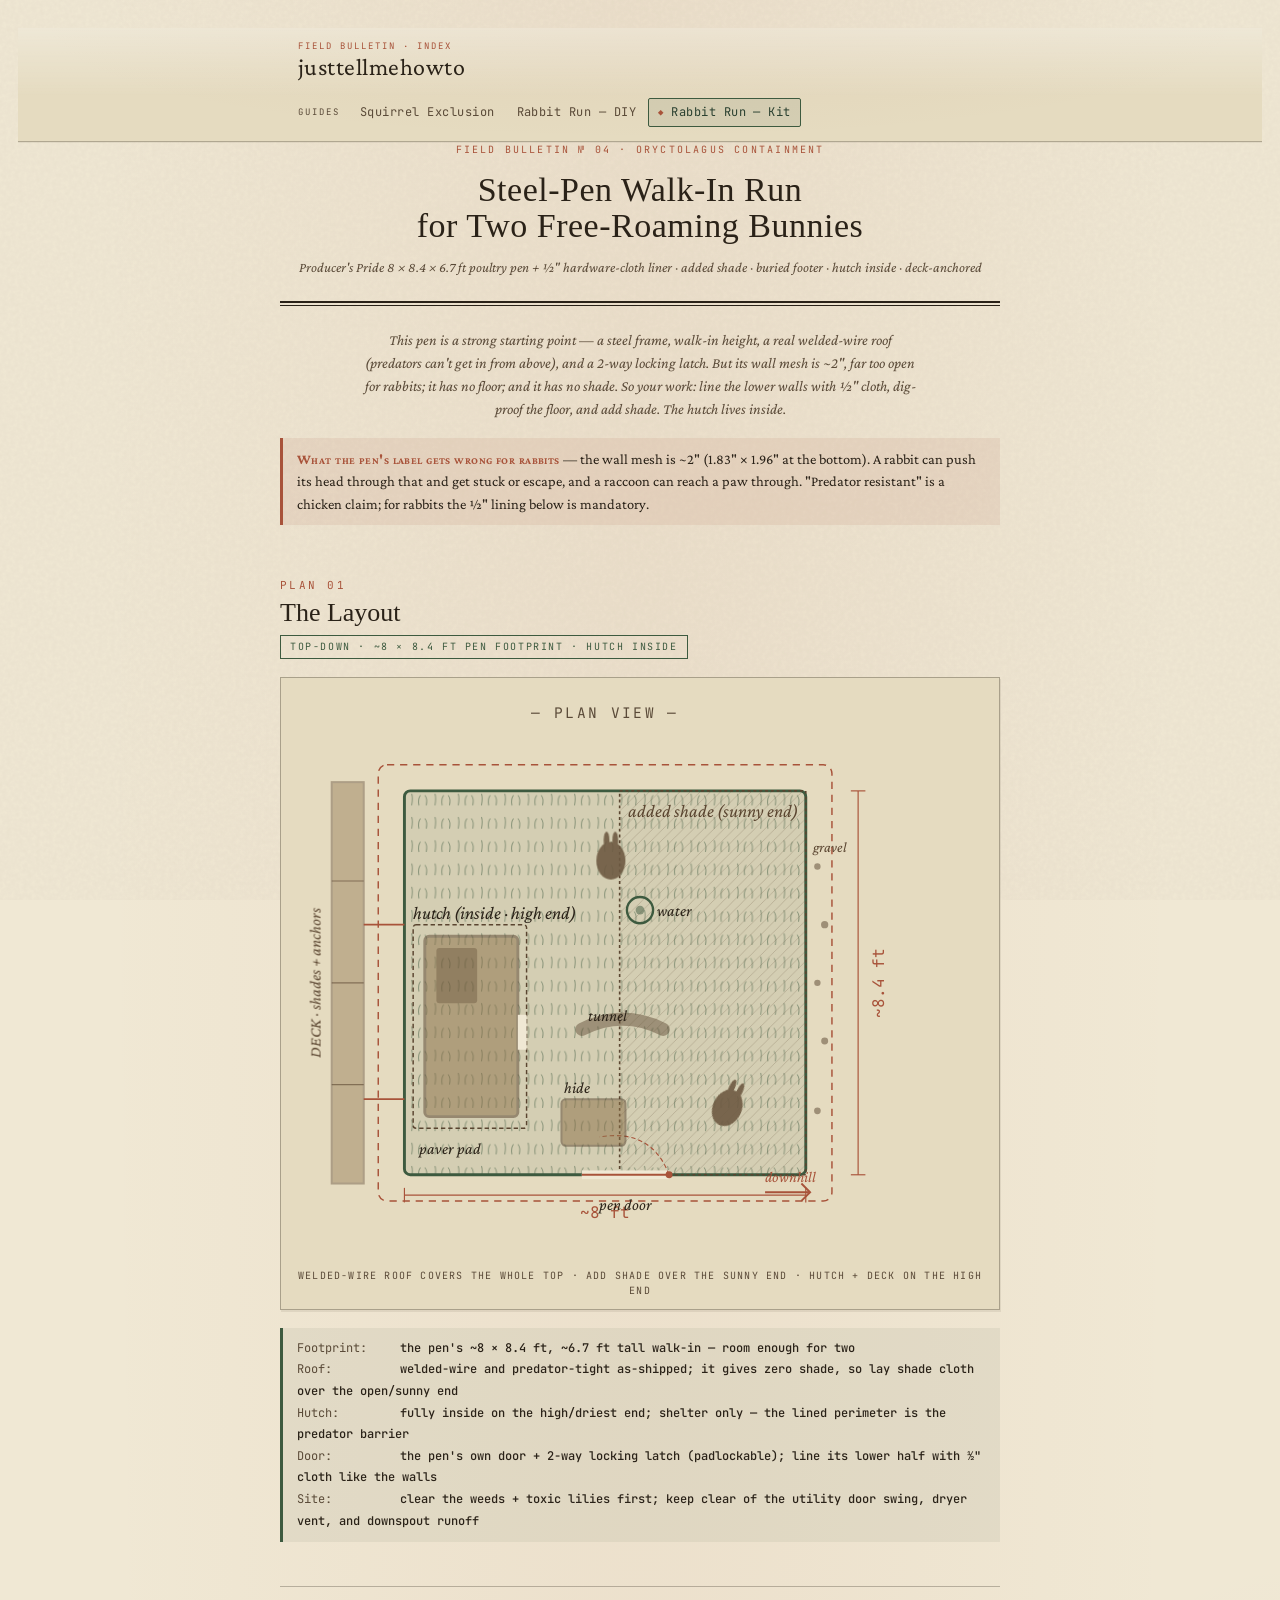
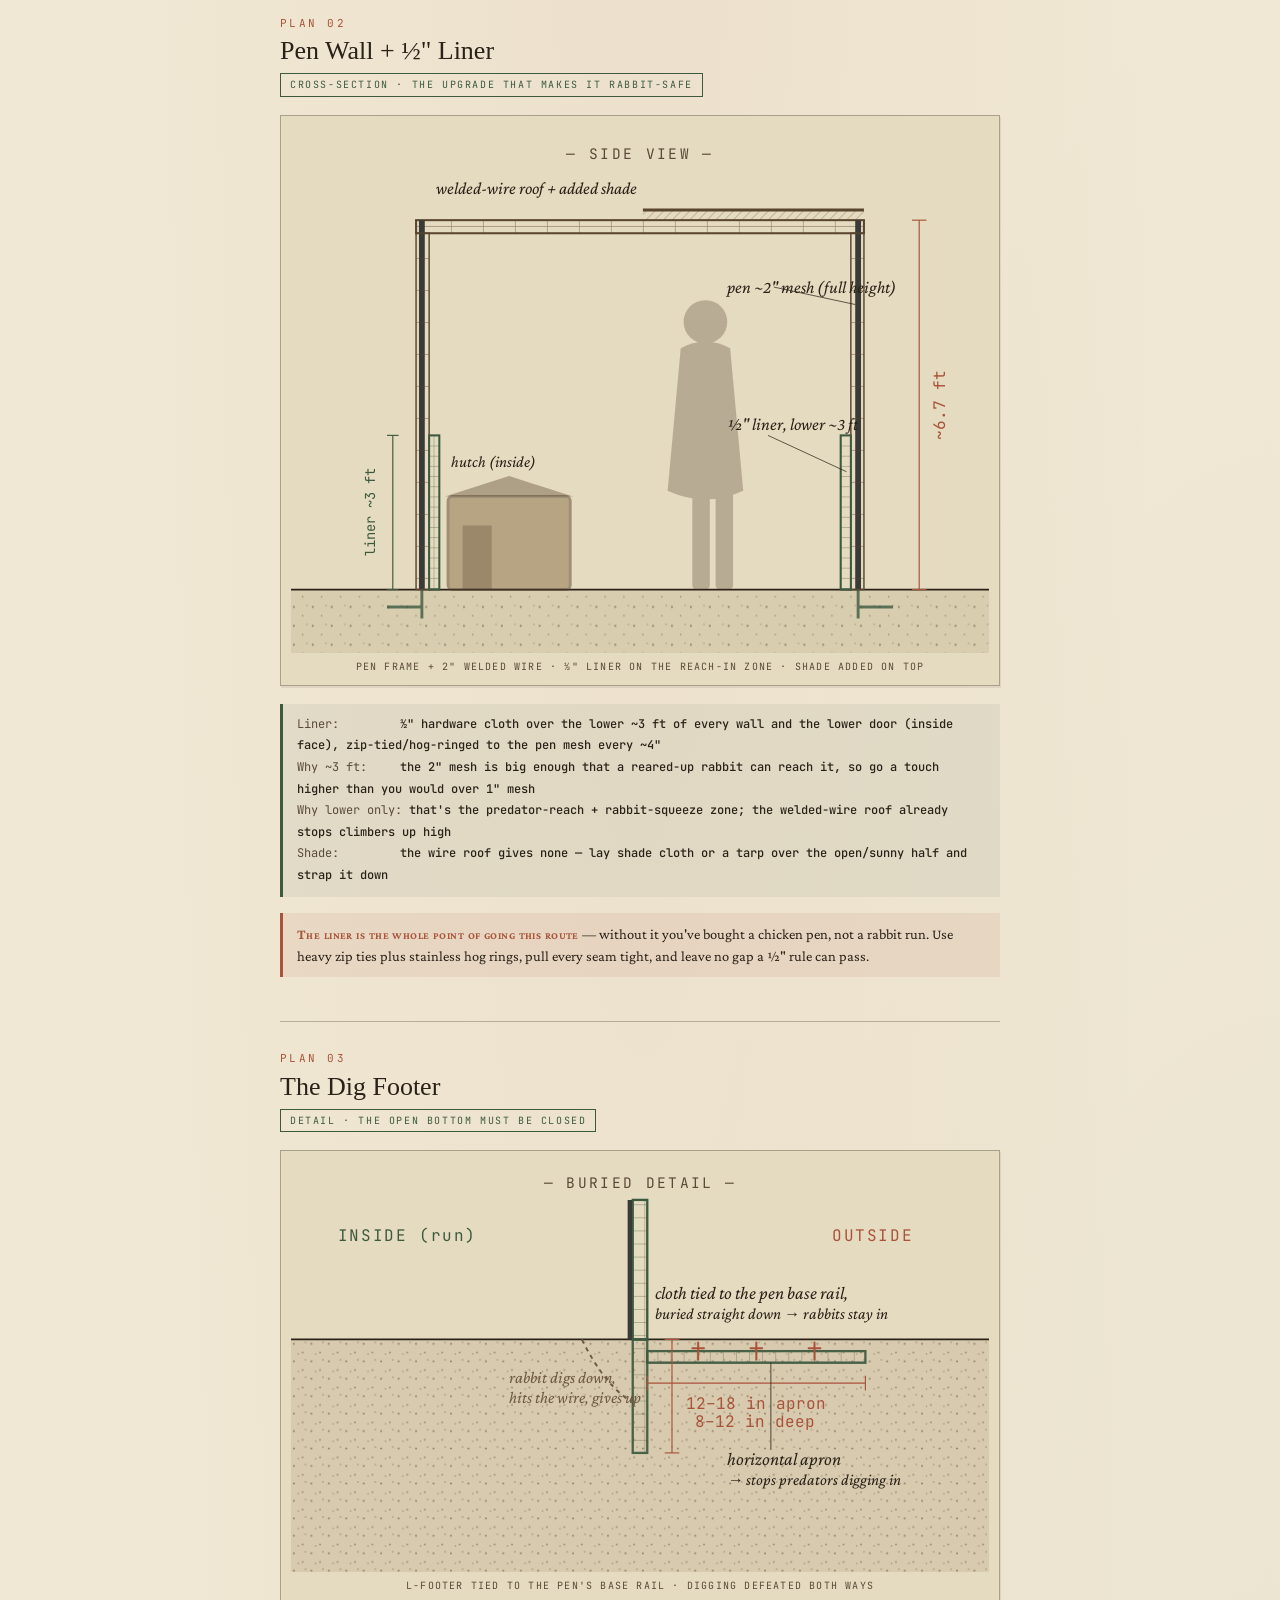
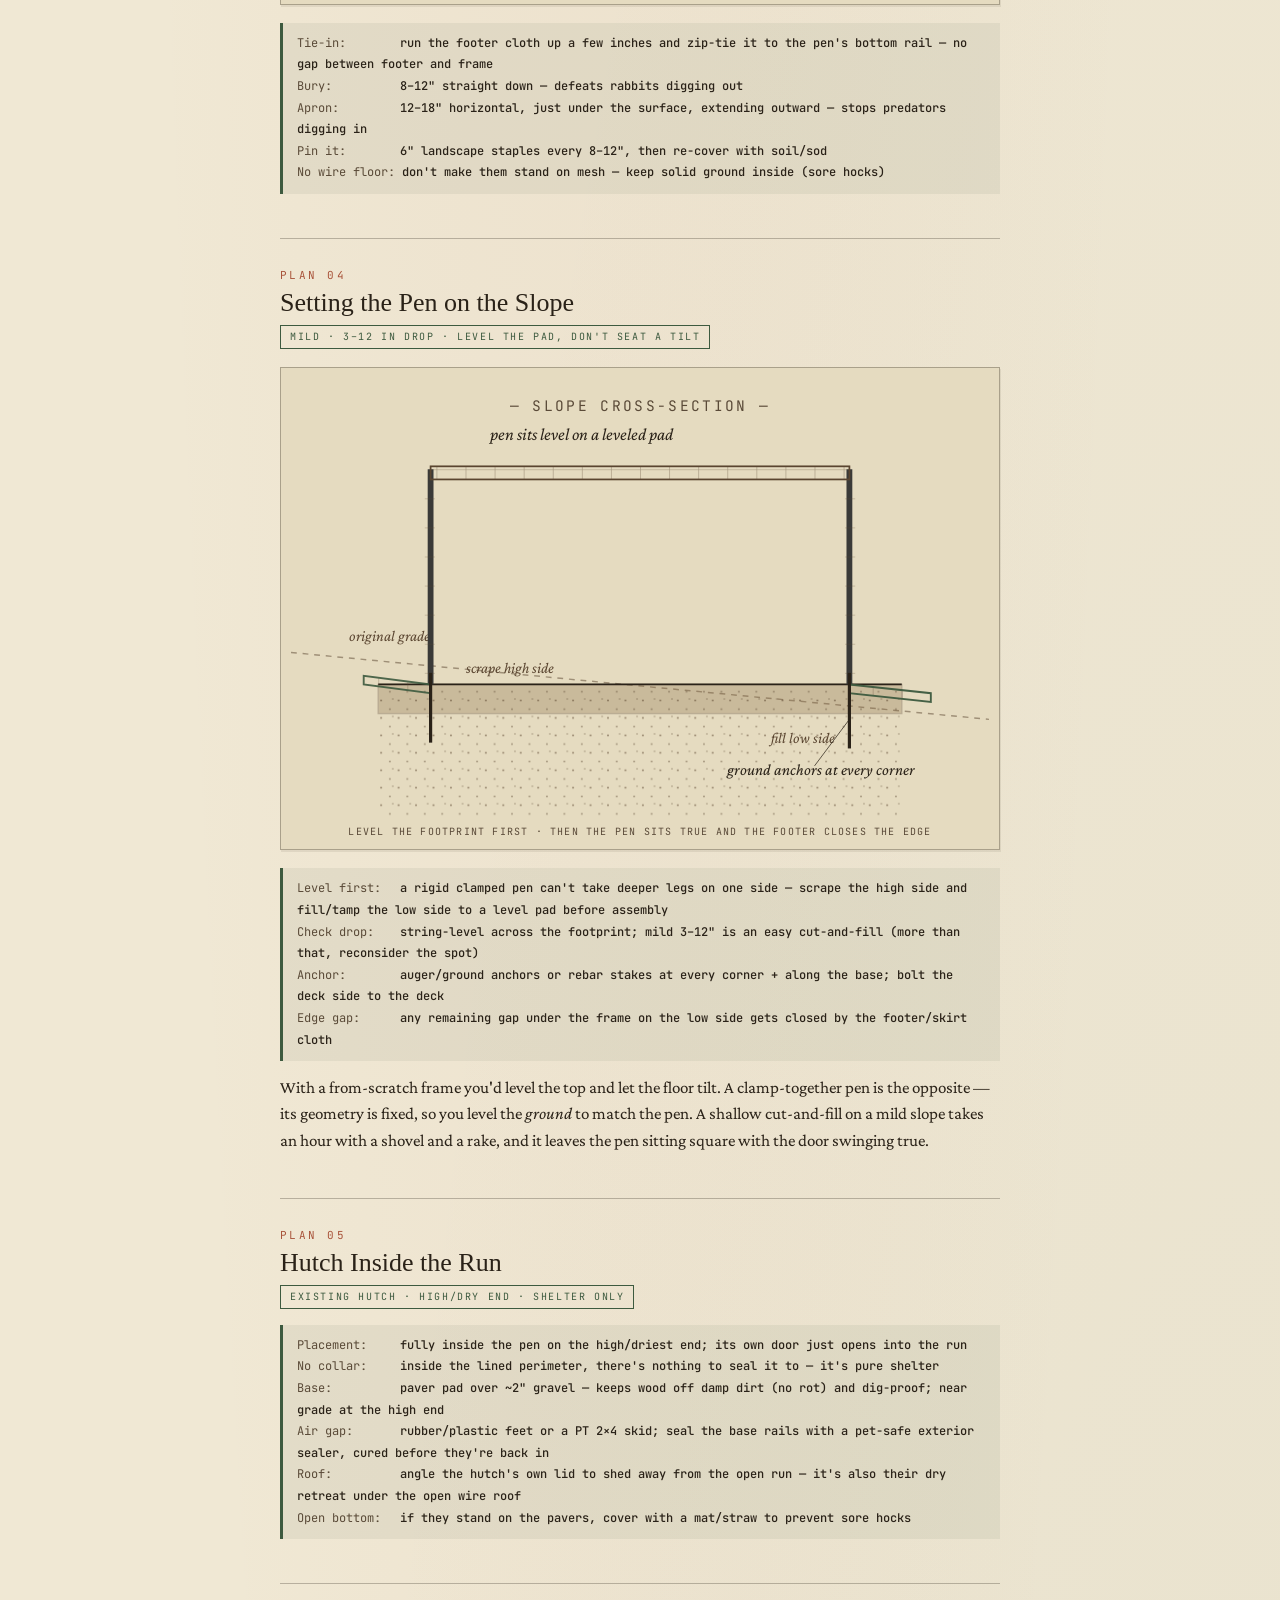
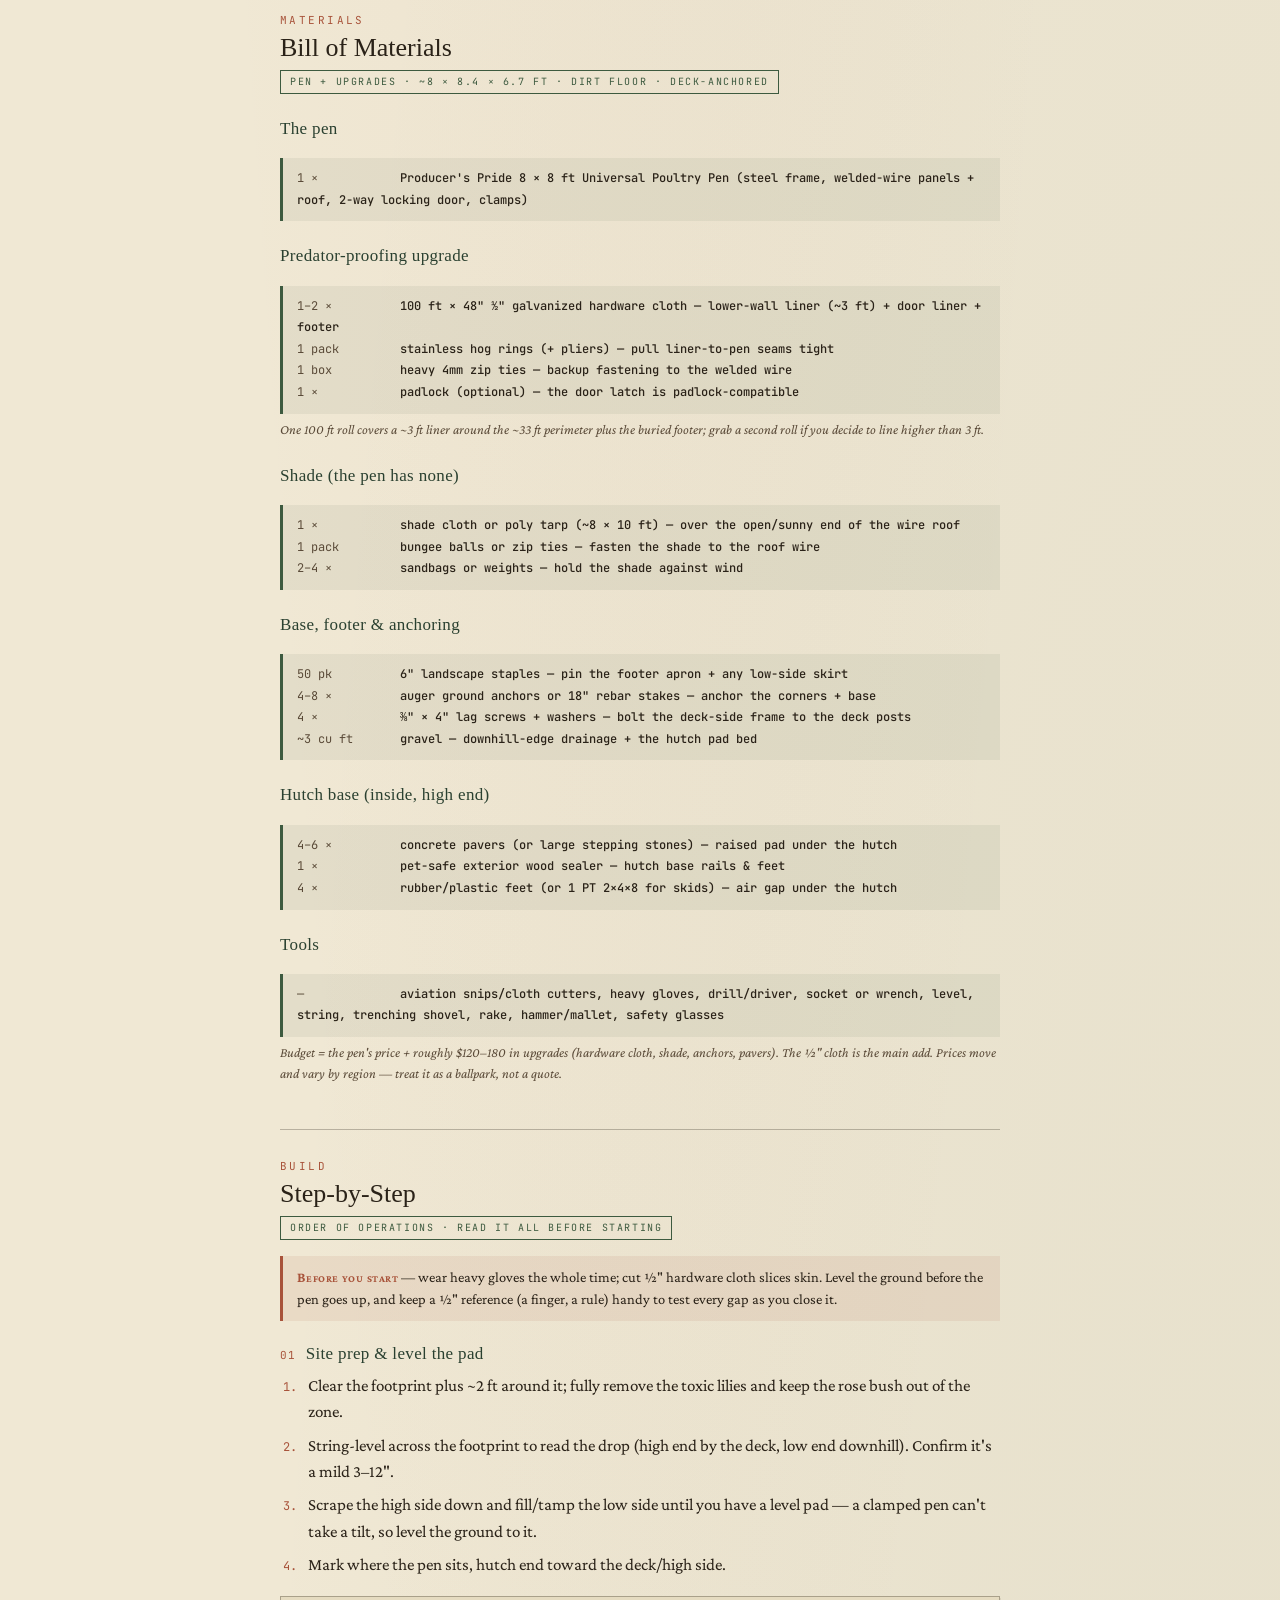
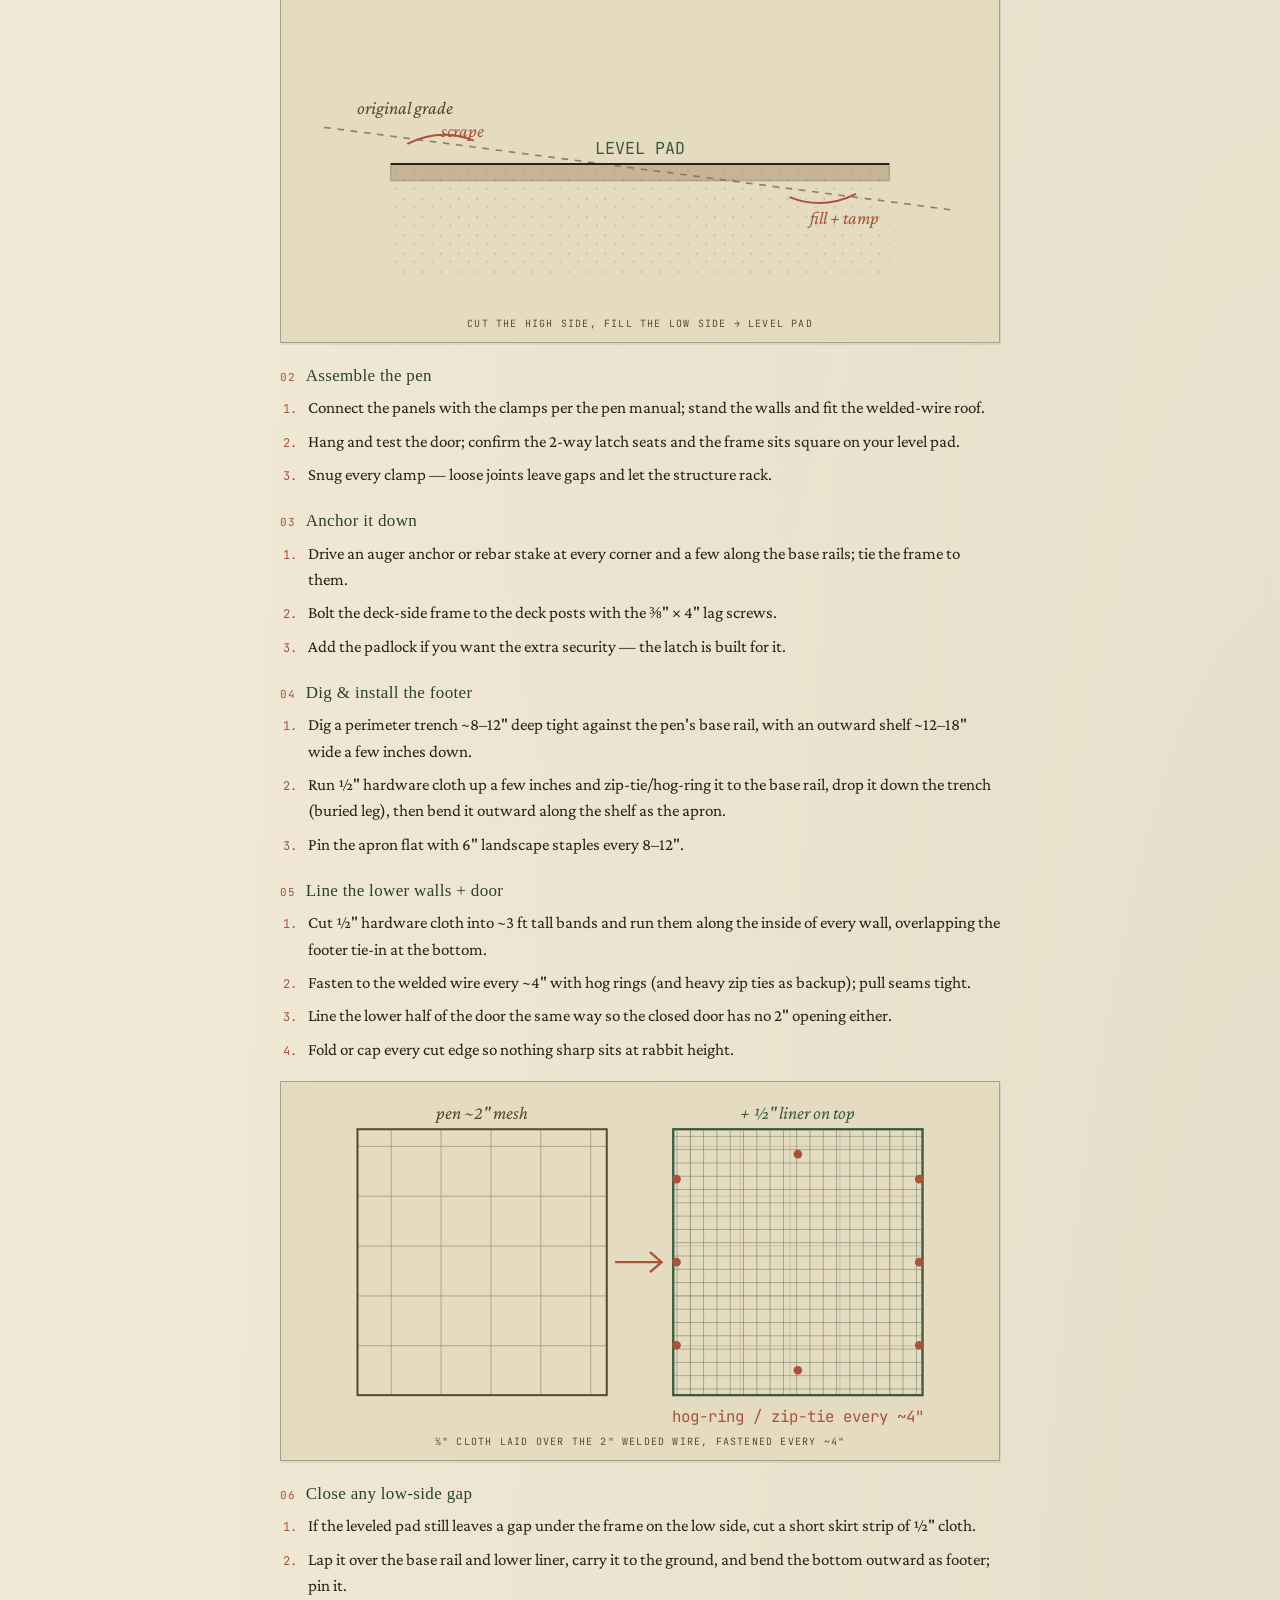
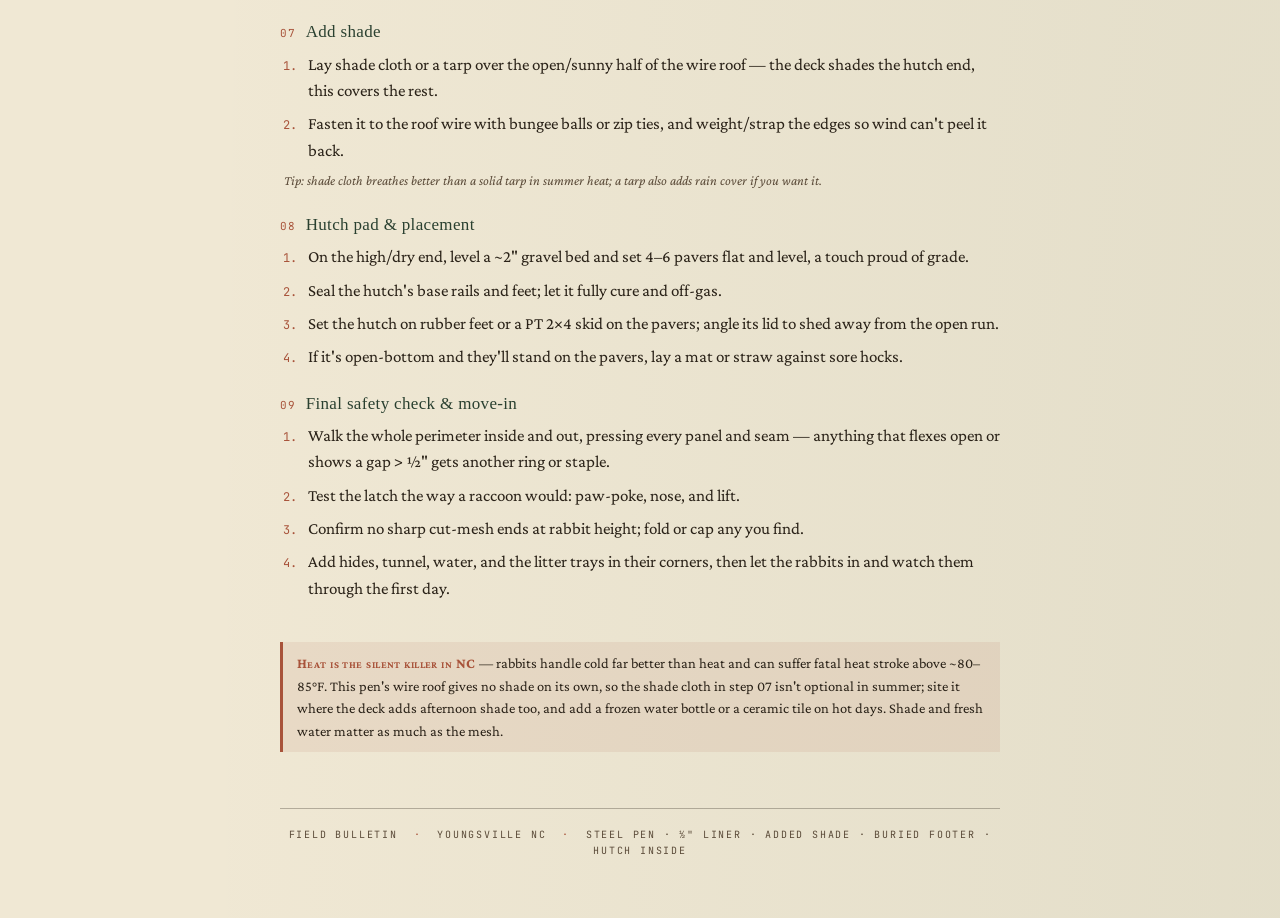
==== commit a7239c16: "add navbar" ====
--- a/guide/rabbit-run-kit-plan.html
+++ b/guide/rabbit-run-kit-plan.html
@@ -3,7 +3,7 @@
 <head>
 <meta charset="UTF-8">
 <meta name="viewport" content="width=device-width, initial-scale=1.0">
-<title>Kit-Based Walk-In Rabbit Run — Upgrades, Base & Build</title>
+<title>Steel-Pen Walk-In Rabbit Run — Liner, Shade, Base & Build</title>
 <link rel="preconnect" href="https://fonts.googleapis.com">
 <link rel="preconnect" href="https://fonts.gstatic.com" crossorigin>
 <link href="https://fonts.googleapis.com/css2?family=IM+Fell+English+SC&family=Crimson+Pro:ital,wght@0,400;0,600;1,400&family=JetBrains+Mono:wght@400;500&display=swap" rel="stylesheet">
@@ -55,115 +55,122 @@
 
   <header>
     <div class="bulletin">Field Bulletin № 04 · Oryctolagus Containment</div>
-    <h1>Kit-Based Walk-In Run<br>for Two Free-Roaming Bunnies</h1>
-    <div class="sub">Quictent 12 × 9 × 6.6 ft kit + ½" hardware-cloth upgrades · buried footer · hutch inside · deck-anchored, slope-ready</div>
+    <h1>Steel-Pen Walk-In Run<br>for Two Free-Roaming Bunnies</h1>
+    <div class="sub">Producer's Pride 8 × 8.4 × 6.7 ft poultry pen + ½" hardware-cloth liner · added shade · buried footer · hutch inside · deck-anchored</div>
   </header>
 
-  <p class="lead">The kit hands you the frame, the walk-in height, and a weather cover — the bulk of the labor. But it ships with ~1" chicken-grade mesh and an open bottom, so the work that actually makes it rabbit-safe is yours: line the gaps with ½" cloth, dig-proof the floor, and anchor it. The hutch lives inside.</p>
+  <p class="lead">This pen is a strong starting point — a steel frame, walk-in height, a real welded-wire roof (predators can't get in from above), and a 2-way locking latch. But its wall mesh is ~2", far too open for rabbits; it has no floor; and it has no shade. So your work: line the lower walls with ½" cloth, dig-proof the floor, and add shade. The hutch lives inside.</p>
 
   <div class="warn">
-    <b>The one thing the kit's label gets wrong</b> — its mesh is ~0.78–1", not ½". At that size a raccoon can reach a paw through and a small rabbit can squeeze out, so "predator proof" is true for chickens, not for rabbits as-shipped. The ½" lining below is not optional.
+    <b>What the pen's label gets wrong for rabbits</b> — the wall mesh is ~2" (1.83" × 1.96" at the bottom). A rabbit can push its head through that and get stuck or escape, and a raccoon can reach a paw through. "Predator resistant" is a chicken claim; for rabbits the ½" lining below is mandatory.
   </div>
 
   <!-- PLAN 01: LAYOUT -->
   <section class="method">
     <div class="method-head"><span class="method-num">Plan 01</span></div>
     <h2>The Layout</h2>
-    <span class="use-when">Top-down · 12 × 9 ft kit footprint · hutch inside</span>
+    <span class="use-when">Top-down · ~8 × 8.4 ft pen footprint · hutch inside</span>
 
     <div class="diagram">
-      <svg viewBox="0 0 480 360" xmlns="http://www.w3.org/2000/svg" role="img" aria-label="Top-down plan of a 12 by 9 foot kit run with the hutch inside on the high end, kit door at the front, deck on the high side, downhill on the far end">
+      <svg viewBox="0 0 480 392" xmlns="http://www.w3.org/2000/svg" role="img" aria-label="Top-down plan of an 8 by 8.4 foot steel pen with the hutch inside on the high end, pen door at the front, deck on the high side, added shade over the sunny end, downhill on the far end">
         <defs>
           <pattern id="grass1" x="0" y="0" width="16" height="16" patternUnits="userSpaceOnUse"><path d="M3 14 q1 -5 0 -8 M8 14 q-1 -4 1 -7 M13 14 q1 -5 -1 -7" stroke="#3D5A3F" stroke-width="0.7" fill="none" opacity="0.5"/></pattern>
+          <pattern id="shadehatch" x="0" y="0" width="7" height="7" patternUnits="userSpaceOnUse"><path d="M0 7 L7 0" stroke="#5A4530" stroke-width="0.6" opacity="0.4"/></pattern>
         </defs>
 
         <!-- Footer apron (dashed, outside) -->
-        <rect x="62" y="50" width="356" height="262" rx="6" fill="none" stroke="#A8533A" stroke-width="1" stroke-dasharray="5 4"/>
+        <rect x="60" y="50" width="312" height="300" rx="6" fill="none" stroke="#A8533A" stroke-width="1" stroke-dasharray="5 4"/>
 
         <!-- Run footprint (grass) -->
-        <rect x="80" y="68" width="320" height="226" rx="4" fill="#3D5A3F" opacity="0.10"/>
-        <rect x="80" y="68" width="320" height="226" rx="4" fill="url(#grass1)"/>
-        <rect x="80" y="68" width="320" height="226" rx="4" fill="none" stroke="#3D5A3F" stroke-width="2"/>
+        <rect x="78" y="68" width="276" height="264" rx="4" fill="#3D5A3F" opacity="0.10"/>
+        <rect x="78" y="68" width="276" height="264" rx="4" fill="url(#grass1)"/>
+        <rect x="78" y="68" width="276" height="264" rx="4" fill="none" stroke="#3D5A3F" stroke-width="2"/>
+
+        <!-- Added shade over the sunny (right) end -->
+        <rect x="226" y="68" width="128" height="264" fill="url(#shadehatch)" opacity="0.6"/>
+        <rect x="226" y="68" width="128" height="264" fill="none" stroke="#5A4530" stroke-width="1.1" stroke-dasharray="2 2"/>
 
         <!-- Deck (high side) + anchor ties -->
-        <rect x="30" y="62" width="22" height="238" fill="#8B6F47" opacity="0.4" stroke="#5A4530" stroke-width="1.4"/>
-        <line x1="30" y1="120" x2="52" y2="120" stroke="#5A4530" stroke-width="0.8" opacity="0.6"/>
-        <line x1="30" y1="180" x2="52" y2="180" stroke="#5A4530" stroke-width="0.8" opacity="0.6"/>
-        <line x1="30" y1="240" x2="52" y2="240" stroke="#5A4530" stroke-width="0.8" opacity="0.6"/>
-        <g stroke="#A8533A" stroke-width="1.3"><line x1="52" y1="150" x2="80" y2="150"/><line x1="52" y1="250" x2="80" y2="250"/></g>
+        <rect x="28" y="62" width="22" height="276" fill="#8B6F47" opacity="0.4" stroke="#5A4530" stroke-width="1.4"/>
+        <line x1="28" y1="130" x2="50" y2="130" stroke="#5A4530" stroke-width="0.8" opacity="0.6"/>
+        <line x1="28" y1="200" x2="50" y2="200" stroke="#5A4530" stroke-width="0.8" opacity="0.6"/>
+        <line x1="28" y1="270" x2="50" y2="270" stroke="#5A4530" stroke-width="0.8" opacity="0.6"/>
+        <g stroke="#A8533A" stroke-width="1.3"><line x1="50" y1="160" x2="78" y2="160"/><line x1="50" y1="280" x2="78" y2="280"/></g>
 
         <!-- Hutch inside on the HIGH (left) end, on a paver pad -->
-        <rect x="86" y="150" width="78" height="130" rx="2" fill="none" stroke="#5A4530" stroke-width="1" stroke-dasharray="3 2"/>
-        <rect x="94" y="158" width="64" height="114" rx="3" fill="#8B6F47" opacity="0.5" stroke="#5A4530" stroke-width="2"/>
-        <rect x="102" y="166" width="28" height="36" rx="2" fill="#5A4530" opacity="0.35"/>
-        <rect x="158" y="210" width="6" height="24" fill="#F0E8D4"/>
-
-        <!-- Kit door on the front (bottom) wall -->
-        <rect x="220" y="291" width="60" height="6" fill="#F0E8D4"/>
-        <line x1="220" y1="294" x2="280" y2="294" stroke="#A8533A" stroke-width="1.4"/>
-        <path d="M 280 294 Q 268 262 232 268" fill="none" stroke="#A8533A" stroke-width="0.8" stroke-dasharray="3 2"/>
-        <circle cx="280" cy="294" r="2.4" fill="#A8533A"/>
+        <rect x="84" y="160" width="78" height="140" rx="2" fill="none" stroke="#5A4530" stroke-width="1" stroke-dasharray="3 2"/>
+        <rect x="92" y="168" width="64" height="124" rx="3" fill="#8B6F47" opacity="0.5" stroke="#5A4530" stroke-width="2"/>
+        <rect x="100" y="176" width="28" height="38" rx="2" fill="#5A4530" opacity="0.35"/>
+        <rect x="156" y="222" width="6" height="24" fill="#F0E8D4"/>
+
+        <!-- Pen door on the front (bottom) wall -->
+        <rect x="200" y="329" width="60" height="6" fill="#F0E8D4"/>
+        <line x1="200" y1="332" x2="260" y2="332" stroke="#A8533A" stroke-width="1.4"/>
+        <path d="M 260 332 Q 248 300 212 306" fill="none" stroke="#A8533A" stroke-width="0.8" stroke-dasharray="3 2"/>
+        <circle cx="260" cy="332" r="2.4" fill="#A8533A"/>
 
         <!-- Hide + tunnel + water (open) -->
-        <rect x="196" y="246" width="44" height="32" rx="3" fill="#8B6F47" opacity="0.5" stroke="#5A4530" stroke-width="1.4"/>
-        <path d="M 210 200 q 28 -14 56 0" fill="none" stroke="#5A4530" stroke-width="9" stroke-linecap="round" opacity="0.45"/>
-        <circle cx="250" cy="140" r="9" fill="none" stroke="#3D5A3F" stroke-width="1.6"/>
-        <circle cx="250" cy="140" r="3" fill="#3D5A3F" opacity="0.5"/>
+        <rect x="186" y="280" width="44" height="32" rx="3" fill="#8B6F47" opacity="0.5" stroke="#5A4530" stroke-width="1.4"/>
+        <path d="M 200 232 q 28 -14 56 0" fill="none" stroke="#5A4530" stroke-width="9" stroke-linecap="round" opacity="0.45"/>
+        <circle cx="240" cy="150" r="9" fill="none" stroke="#3D5A3F" stroke-width="1.6"/>
+        <circle cx="240" cy="150" r="3" fill="#3D5A3F" opacity="0.5"/>
 
         <!-- Rabbits -->
         <g fill="#6E5A42" opacity="0.9">
-          <g transform="translate(230,108)"><ellipse cx="0" cy="0" rx="10" ry="13"/><ellipse cx="-3" cy="-14" rx="2" ry="6"/><ellipse cx="3" cy="-14" rx="2" ry="6"/></g>
-          <g transform="translate(320,250) rotate(25)"><ellipse cx="0" cy="0" rx="10" ry="13"/><ellipse cx="-3" cy="-14" rx="2" ry="6"/><ellipse cx="3" cy="-14" rx="2" ry="6"/></g>
+          <g transform="translate(220,116)"><ellipse cx="0" cy="0" rx="10" ry="13"/><ellipse cx="-3" cy="-14" rx="2" ry="6"/><ellipse cx="3" cy="-14" rx="2" ry="6"/></g>
+          <g transform="translate(300,286) rotate(25)"><ellipse cx="0" cy="0" rx="10" ry="13"/><ellipse cx="-3" cy="-14" rx="2" ry="6"/><ellipse cx="3" cy="-14" rx="2" ry="6"/></g>
         </g>
 
         <!-- Gravel + downhill (far right end) -->
-        <g fill="#5A4530" opacity="0.5"><circle cx="408" cy="110" r="2.2"/><circle cx="413" cy="150" r="2.5"/><circle cx="408" cy="190" r="2.2"/><circle cx="413" cy="230" r="2.4"/><circle cx="408" cy="268" r="2.3"/></g>
-        <path d="M 372 320 l 30 0 M 397 314 l 6 6 l -6 6" fill="none" stroke="#A8533A" stroke-width="1.3"/>
+        <g fill="#5A4530" opacity="0.5"><circle cx="362" cy="120" r="2.2"/><circle cx="367" cy="160" r="2.5"/><circle cx="362" cy="200" r="2.2"/><circle cx="367" cy="240" r="2.4"/><circle cx="362" cy="288" r="2.3"/></g>
+        <path d="M 326 344 l 30 0 M 351 338 l 6 6 l -6 6" fill="none" stroke="#A8533A" stroke-width="1.3"/>
 
         <!-- Dims -->
-        <g stroke="#A8533A" stroke-width="0.8" fill="none"><line x1="80" y1="308" x2="400" y2="308"/><line x1="80" y1="303" x2="80" y2="313"/><line x1="400" y1="303" x2="400" y2="313"/></g>
-        <text x="240" y="324" text-anchor="middle" font-family="JetBrains Mono, monospace" font-size="11" fill="#A8533A">~12 ft</text>
-        <g stroke="#A8533A" stroke-width="0.8" fill="none"><line x1="436" y1="68" x2="436" y2="294"/><line x1="431" y1="68" x2="441" y2="68"/><line x1="431" y1="294" x2="441" y2="294"/></g>
-        <text x="454" y="181" text-anchor="middle" font-family="JetBrains Mono, monospace" font-size="11" fill="#A8533A" transform="rotate(-90 454 181)">~9 ft</text>
+        <g stroke="#A8533A" stroke-width="0.8" fill="none"><line x1="78" y1="346" x2="354" y2="346"/><line x1="78" y1="341" x2="78" y2="351"/><line x1="354" y1="341" x2="354" y2="351"/></g>
+        <text x="216" y="362" text-anchor="middle" font-family="JetBrains Mono, monospace" font-size="11" fill="#A8533A">~8 ft</text>
+        <g stroke="#A8533A" stroke-width="0.8" fill="none"><line x1="390" y1="68" x2="390" y2="332"/><line x1="385" y1="68" x2="395" y2="68"/><line x1="385" y1="332" x2="395" y2="332"/></g>
+        <text x="408" y="200" text-anchor="middle" font-family="JetBrains Mono, monospace" font-size="11" fill="#A8533A" transform="rotate(-90 408 200)">~8.4 ft</text>
 
         <!-- Labels -->
         <g font-family="Crimson Pro, serif" font-size="12.5" font-style="italic" fill="#2A2218">
-          <text x="86" y="146">hutch (inside · high end)</text>
-          <text x="90" y="290" font-size="11">paver pad</text>
-          <text x="250" y="318" text-anchor="middle" font-size="11">kit door</text>
-          <text x="198" y="242" font-size="11">hide</text>
-          <text x="214" y="194" font-size="11">tunnel</text>
-          <text x="262" y="144" font-size="11">water</text>
-          <text x="20" y="190" text-anchor="middle" transform="rotate(-90 20 190)" font-size="11" fill="#5A4530">DECK · shades + anchors</text>
-          <text x="405" y="100" font-size="10" fill="#5A4530">gravel</text>
-          <text x="372" y="313" font-size="10.5" fill="#A8533A">downhill</text>
+          <text x="84" y="156">hutch (inside · high end)</text>
+          <text x="88" y="318" font-size="11">paver pad</text>
+          <text x="232" y="86" fill="#5A4530">added shade (sunny end)</text>
+          <text x="230" y="356" text-anchor="middle" font-size="11">pen door</text>
+          <text x="188" y="276" font-size="11">hide</text>
+          <text x="204" y="226" font-size="11">tunnel</text>
+          <text x="252" y="154" font-size="11">water</text>
+          <text x="20" y="200" text-anchor="middle" transform="rotate(-90 20 200)" font-size="11" fill="#5A4530">DECK · shades + anchors</text>
+          <text x="359" y="110" font-size="10" fill="#5A4530">gravel</text>
+          <text x="326" y="337" font-size="10.5" fill="#A8533A">downhill</text>
         </g>
-        <text x="240" y="18" text-anchor="middle" font-family="JetBrains Mono, monospace" font-size="10" letter-spacing="0.16em" fill="#5A4A38">— PLAN VIEW —</text>
+        <text x="216" y="18" text-anchor="middle" font-family="JetBrains Mono, monospace" font-size="10" letter-spacing="0.16em" fill="#5A4A38">— PLAN VIEW —</text>
       </svg>
-      <div class="diagram-caption">kit footprint · hutch + deck on the high end · kit tarp covers the whole top</div>
-    </div>
-
-    <div class="specs">
-      <div><span>Footprint:</span> <strong>the kit's 12 × 9 ft, ~6.6 ft tall — bigger than a from-scratch 8×8, plenty for two</strong></div>
-      <div><span>Hutch:</span> <strong>sits fully inside on the high/driest end; shelter only — the lined perimeter is the predator barrier</strong></div>
-      <div><span>Cover:</span> <strong>the kit's PE tarp shades and rains-off the whole top; the deck adds shade on the high end</strong></div>
-      <div><span>Door:</span> <strong>the kit's own walk-in door — line it with ½" cloth like the walls (see Plan 02)</strong></div>
+      <div class="diagram-caption">welded-wire roof covers the whole top · add shade over the sunny end · hutch + deck on the high end</div>
+    </div>
+
+    <div class="specs">
+      <div><span>Footprint:</span> <strong>the pen's ~8 × 8.4 ft, ~6.7 ft tall walk-in — room enough for two</strong></div>
+      <div><span>Roof:</span> <strong>welded-wire and predator-tight as-shipped; it gives zero shade, so lay shade cloth over the open/sunny end</strong></div>
+      <div><span>Hutch:</span> <strong>fully inside on the high/driest end; shelter only — the lined perimeter is the predator barrier</strong></div>
+      <div><span>Door:</span> <strong>the pen's own door + 2-way locking latch (padlockable); line its lower half with ½" cloth like the walls</strong></div>
       <div><span>Site:</span> <strong>clear the weeds + toxic lilies first; keep clear of the utility door swing, dryer vent, and downspout runoff</strong></div>
     </div>
   </section>
 
-  <!-- PLAN 02: KIT WALL + LINER -->
+  <!-- PLAN 02: PEN WALL + LINER -->
   <section class="method">
     <div class="method-head"><span class="method-num">Plan 02</span></div>
-    <h2>Kit Wall + ½" Liner</h2>
+    <h2>Pen Wall + ½" Liner</h2>
     <span class="use-when">Cross-section · the upgrade that makes it rabbit-safe</span>
 
     <div class="diagram">
-      <svg viewBox="0 0 480 360" xmlns="http://www.w3.org/2000/svg" role="img" aria-label="Cross-section of the kit wall with its 1 inch mesh, a half-inch hardware-cloth liner on the lower section, the tarp cover on top, hutch inside, and a person for scale">
+      <svg viewBox="0 0 480 360" xmlns="http://www.w3.org/2000/svg" role="img" aria-label="Cross-section of the pen wall with its 2 inch welded wire, a half-inch hardware-cloth liner on the lower section, the welded-wire roof and added shade on top, hutch inside, and a person for scale">
         <defs>
-          <pattern id="kitmesh" x="0" y="0" width="15" height="15" patternUnits="userSpaceOnUse"><path d="M 15 0 L 0 0 0 15" stroke="#5A4530" stroke-width="0.7" fill="none" opacity="0.55"/></pattern>
+          <pattern id="penmesh" x="0" y="0" width="22" height="22" patternUnits="userSpaceOnUse"><path d="M 22 0 L 0 0 0 22" stroke="#5A4530" stroke-width="0.9" fill="none" opacity="0.55"/></pattern>
           <pattern id="liner" x="0" y="0" width="7" height="7" patternUnits="userSpaceOnUse"><path d="M 7 0 L 0 0 0 7" stroke="#3D5A3F" stroke-width="0.55" fill="none" opacity="0.8"/></pattern>
           <pattern id="soilK" x="0" y="0" width="13" height="13" patternUnits="userSpaceOnUse"><circle cx="2" cy="3" r="0.7" fill="#5A4530" opacity="0.55"/><circle cx="8" cy="9" r="0.55" fill="#5A4530" opacity="0.45"/><circle cx="11" cy="2" r="0.45" fill="#5A4530" opacity="0.55"/></pattern>
+          <pattern id="shade2" x="0" y="0" width="6" height="6" patternUnits="userSpaceOnUse"><path d="M0 6 L6 0" stroke="#5A4530" stroke-width="0.6" opacity="0.5"/></pattern>
         </defs>
 
         <!-- Ground -->
@@ -171,26 +178,28 @@
         <rect x="0" y="316" width="480" height="44" fill="url(#soilK)"/>
         <line x1="0" y1="316" x2="480" y2="316" stroke="#2A2218" stroke-width="1.2"/>
 
-        <!-- Kit tarp cover (peaked) on top -->
-        <path d="M 86 70 L 240 48 L 394 70" fill="none" stroke="#5A4530" stroke-width="3"/>
-        <path d="M 86 70 L 240 48 L 394 70 L 394 78 L 240 56 L 86 78 Z" fill="#5A4530" opacity="0.3"/>
-
-        <!-- Kit frame posts (steel) -->
-        <line x1="90" y1="70" x2="90" y2="316" stroke="#9a9a96" stroke-width="4"/>
-        <line x1="390" y1="70" x2="390" y2="316" stroke="#9a9a96" stroke-width="4"/>
-
-        <!-- Kit ~1in mesh full height -->
-        <rect x="86" y="78" width="9" height="238" fill="url(#kitmesh)" stroke="#5A4530" stroke-width="1"/>
-        <rect x="385" y="78" width="9" height="238" fill="url(#kitmesh)" stroke="#5A4530" stroke-width="1"/>
-
-        <!-- ½" liner on the lower ~2.5 ft (inside face) -->
-        <rect x="95" y="226" width="7" height="90" fill="url(#liner)" stroke="#3D5A3F" stroke-width="1.4"/>
-        <rect x="378" y="226" width="7" height="90" fill="url(#liner)" stroke="#3D5A3F" stroke-width="1.4"/>
+        <!-- Welded-wire roof (flat, across the top) -->
+        <rect x="86" y="62" width="308" height="9" fill="url(#penmesh)" stroke="#5A4530" stroke-width="1.4"/>
+        <!-- Added shade cloth over the sunny (right) half, on top of the wire roof -->
+        <rect x="242" y="55" width="152" height="7" fill="url(#shade2)" opacity="0.85"/>
+        <line x1="242" y1="55" x2="394" y2="55" stroke="#5A4530" stroke-width="2"/>
+
+        <!-- Pen frame posts (steel) -->
+        <line x1="90" y1="62" x2="90" y2="316" stroke="#3a3a38" stroke-width="4"/>
+        <line x1="390" y1="62" x2="390" y2="316" stroke="#3a3a38" stroke-width="4"/>
+
+        <!-- Pen ~2in welded wire full height -->
+        <rect x="86" y="71" width="9" height="245" fill="url(#penmesh)" stroke="#5A4530" stroke-width="1"/>
+        <rect x="385" y="71" width="9" height="245" fill="url(#penmesh)" stroke="#5A4530" stroke-width="1"/>
+
+        <!-- ½" liner on the lower ~3 ft (inside face) -->
+        <rect x="95" y="210" width="7" height="106" fill="url(#liner)" stroke="#3D5A3F" stroke-width="1.4"/>
+        <rect x="378" y="210" width="7" height="106" fill="url(#liner)" stroke="#3D5A3F" stroke-width="1.4"/>
 
         <!-- Person for scale -->
         <g fill="#5A4A38" opacity="0.32">
-          <circle cx="285" cy="138" r="15"/>
-          <path d="M268 156 q17 -9 34 0 l 9 92 q-26 12 -52 0 z"/>
+          <circle cx="285" cy="132" r="15"/>
+          <path d="M268 150 q17 -9 34 0 l 9 98 q-26 12 -52 0 z"/>
           <rect x="276" y="248" width="12" height="68" rx="3"/>
           <rect x="292" y="248" width="12" height="68" rx="3"/>
         </g>
@@ -205,35 +214,35 @@
         <path d="M 390 316 L 390 336 M 390 328 L 414 328" stroke="#3D5A3F" stroke-width="2" fill="none" opacity="0.8"/>
 
         <!-- Height dim -->
-        <g stroke="#A8533A" stroke-width="0.8" fill="none"><line x1="432" y1="70" x2="432" y2="316"/><line x1="427" y1="70" x2="437" y2="70"/><line x1="427" y1="316" x2="437" y2="316"/></g>
-        <text x="450" y="193" text-anchor="middle" font-family="JetBrains Mono, monospace" font-size="11" fill="#A8533A" transform="rotate(-90 450 193)">~6.6 ft</text>
+        <g stroke="#A8533A" stroke-width="0.8" fill="none"><line x1="432" y1="62" x2="432" y2="316"/><line x1="427" y1="62" x2="437" y2="62"/><line x1="427" y1="316" x2="437" y2="316"/></g>
+        <text x="450" y="189" text-anchor="middle" font-family="JetBrains Mono, monospace" font-size="11" fill="#A8533A" transform="rotate(-90 450 189)">~6.7 ft</text>
         <!-- Liner height dim -->
-        <g stroke="#3D5A3F" stroke-width="0.8" fill="none"><line x1="70" y1="226" x2="70" y2="316"/><line x1="66" y1="226" x2="74" y2="226"/><line x1="66" y1="316" x2="74" y2="316"/></g>
-        <text x="58" y="271" text-anchor="middle" font-family="JetBrains Mono, monospace" font-size="9.5" fill="#3D5A3F" transform="rotate(-90 58 271)">liner ~2.5 ft</text>
+        <g stroke="#3D5A3F" stroke-width="0.8" fill="none"><line x1="70" y1="210" x2="70" y2="316"/><line x1="66" y1="210" x2="74" y2="210"/><line x1="66" y1="316" x2="74" y2="316"/></g>
+        <text x="58" y="263" text-anchor="middle" font-family="JetBrains Mono, monospace" font-size="9.5" fill="#3D5A3F" transform="rotate(-90 58 263)">liner ~3 ft</text>
 
         <!-- Labels -->
         <g font-family="Crimson Pro, serif" font-size="12" font-style="italic" fill="#2A2218">
-          <text x="100" y="40">kit tarp cover (shade + rain)</text>
-          <text x="300" y="110">kit ~1" mesh (full height)</text>
-          <line x1="330" y1="106" x2="388" y2="120" stroke="#2A2218" stroke-width="0.5" fill="none"/>
-          <text x="300" y="220">½" liner, lower ~2.5 ft</text>
-          <line x1="332" y1="224" x2="382" y2="250" stroke="#2A2218" stroke-width="0.5" fill="none"/>
+          <text x="100" y="44">welded-wire roof + added shade</text>
+          <text x="300" y="112">pen ~2" mesh (full height)</text>
+          <line x1="332" y1="108" x2="388" y2="120" stroke="#2A2218" stroke-width="0.5" fill="none"/>
+          <text x="300" y="206">½" liner, lower ~3 ft</text>
+          <line x1="328" y1="210" x2="382" y2="235" stroke="#2A2218" stroke-width="0.5" fill="none"/>
           <text x="110" y="232" font-size="11">hutch (inside)</text>
         </g>
         <text x="240" y="20" text-anchor="middle" font-family="JetBrains Mono, monospace" font-size="10" letter-spacing="0.16em" fill="#5A4A38">— SIDE VIEW —</text>
       </svg>
-      <div class="diagram-caption">kit frame + 1" mesh · ½" hardware-cloth liner on the reach-in zone</div>
-    </div>
-
-    <div class="specs">
-      <div><span>Liner:</span> <strong>½" hardware cloth over the lower ~2.5–3 ft of every wall and the door (inside face), zip-tied/hog-ringed to the kit mesh every ~4"</strong></div>
-      <div><span>Why lower only:</span> <strong>that's the predator-reach + rabbit-squeeze zone; the covered top stops climbers, so the kit's 1" mesh is fine up high</strong></div>
-      <div><span>Top:</span> <strong>confirm there's wire mesh under the tarp; if it's tarp-only, add mesh across the top</strong></div>
-      <div><span>Cover:</span> <strong>the tarp gives full shade/rain but "sails" in wind — strap or weight it down</strong></div>
+      <div class="diagram-caption">pen frame + 2" welded wire · ½" liner on the reach-in zone · shade added on top</div>
+    </div>
+
+    <div class="specs">
+      <div><span>Liner:</span> <strong>½" hardware cloth over the lower ~3 ft of every wall and the lower door (inside face), zip-tied/hog-ringed to the pen mesh every ~4"</strong></div>
+      <div><span>Why ~3 ft:</span> <strong>the 2" mesh is big enough that a reared-up rabbit can reach it, so go a touch higher than you would over 1" mesh</strong></div>
+      <div><span>Why lower only:</span> <strong>that's the predator-reach + rabbit-squeeze zone; the welded-wire roof already stops climbers up high</strong></div>
+      <div><span>Shade:</span> <strong>the wire roof gives none — lay shade cloth or a tarp over the open/sunny half and strap it down</strong></div>
     </div>
 
     <div class="warn">
-      <b>The liner is the whole point of going this route</b> — without it you've bought a chicken run, not a rabbit run. Use the kit's own heavy zip ties plus stainless hog rings, pull every seam tight, and leave no gap a ½" rule can't pass.
+      <b>The liner is the whole point of going this route</b> — without it you've bought a chicken pen, not a rabbit run. Use heavy zip ties plus stainless hog rings, pull every seam tight, and leave no gap a ½" rule can pass.
     </div>
   </section>
 
@@ -244,7 +253,7 @@
     <span class="use-when">Detail · the open bottom must be closed</span>
 
     <div class="diagram">
-      <svg viewBox="0 0 480 280" xmlns="http://www.w3.org/2000/svg" role="img" aria-label="Zoomed cross-section showing buried vertical wire and an outward horizontal apron">
+      <svg viewBox="0 0 480 280" xmlns="http://www.w3.org/2000/svg" role="img" aria-label="Zoomed cross-section showing buried vertical wire and an outward horizontal apron tied to the pen base rail">
         <defs>
           <pattern id="mesh3" x="0" y="0" width="9" height="9" patternUnits="userSpaceOnUse"><path d="M 9 0 L 0 0 0 9" stroke="#3D5A3F" stroke-width="0.6" fill="none" opacity="0.75"/></pattern>
           <pattern id="soil3" x="0" y="0" width="12" height="12" patternUnits="userSpaceOnUse"><circle cx="2" cy="3" r="0.7" fill="#5A4530" opacity="0.55"/><circle cx="8" cy="9" r="0.6" fill="#5A4530" opacity="0.5"/><circle cx="10" cy="2" r="0.5" fill="#5A4530" opacity="0.55"/><circle cx="5" cy="10" r="0.55" fill="#5A4530" opacity="0.45"/></pattern>
@@ -255,7 +264,7 @@
         <text x="80" y="52" text-anchor="middle" font-family="JetBrains Mono, monospace" font-size="11" letter-spacing="0.1em" fill="#3D5A3F">INSIDE (run)</text>
         <text x="400" y="52" text-anchor="middle" font-family="JetBrains Mono, monospace" font-size="11" letter-spacing="0.1em" fill="#A8533A">OUTSIDE</text>
         <rect x="235" y="24" width="10" height="96" fill="url(#mesh3)" stroke="#3D5A3F" stroke-width="1.6"/>
-        <line x1="233" y1="24" x2="233" y2="120" stroke="#9a9a96" stroke-width="3"/>
+        <line x1="233" y1="24" x2="233" y2="120" stroke="#3a3a38" stroke-width="3"/>
         <rect x="235" y="120" width="10" height="78" fill="url(#mesh3)" stroke="#3D5A3F" stroke-width="1.6" opacity="0.92"/>
         <rect x="245" y="128" width="150" height="8" fill="url(#mesh3)" stroke="#3D5A3F" stroke-width="1.6" opacity="0.92"/>
         <g stroke="#A8533A" stroke-width="1.4" fill="none" stroke-linecap="round"><path d="M 280 122 L 280 134 M 276 126 L 284 126"/><path d="M 320 122 L 320 134 M 316 126 L 324 126"/><path d="M 360 122 L 360 134 M 356 126 L 364 126"/></g>
@@ -267,7 +276,7 @@
         <g stroke="#A8533A" stroke-width="0.8" fill="none"><line x1="245" y1="150" x2="395" y2="150"/><line x1="245" y1="145" x2="245" y2="155"/><line x1="395" y1="145" x2="395" y2="155"/></g>
         <text x="320" y="168" text-anchor="middle" font-family="JetBrains Mono, monospace" font-size="11" fill="#A8533A">12–18 in apron</text>
         <g font-family="Crimson Pro, serif" font-size="12.5" font-style="italic" fill="#2A2218">
-          <text x="250" y="92">cloth tied to the kit base rail,</text>
+          <text x="250" y="92">cloth tied to the pen base rail,</text>
           <text x="250" y="106" font-size="11">buried straight down → rabbits stay in</text>
           <text x="300" y="206">horizontal apron</text>
           <text x="300" y="220" font-size="11">→ stops predators digging in</text>
@@ -275,11 +284,11 @@
         </g>
         <text x="240" y="16" text-anchor="middle" font-family="JetBrains Mono, monospace" font-size="10" letter-spacing="0.16em" fill="#5A4A38">— BURIED DETAIL —</text>
       </svg>
-      <div class="diagram-caption">L-footer tied to the kit's base rail · digging defeated both ways</div>
-    </div>
-
-    <div class="specs">
-      <div><span>Tie-in:</span> <strong>run the footer cloth up a few inches and zip-tie it to the kit's bottom rail — no gap between footer and frame</strong></div>
+      <div class="diagram-caption">L-footer tied to the pen's base rail · digging defeated both ways</div>
+    </div>
+
+    <div class="specs">
+      <div><span>Tie-in:</span> <strong>run the footer cloth up a few inches and zip-tie it to the pen's bottom rail — no gap between footer and frame</strong></div>
       <div><span>Bury:</span> <strong>8–12" straight down — defeats rabbits digging out</strong></div>
       <div><span>Apron:</span> <strong>12–18" horizontal, just under the surface, extending outward — stops predators digging in</strong></div>
       <div><span>Pin it:</span> <strong>6" landscape staples every 8–12", then re-cover with soil/sod</strong></div>
@@ -290,13 +299,13 @@
   <!-- PLAN 04: SLOPE -->
   <section class="method">
     <div class="method-head"><span class="method-num">Plan 04</span></div>
-    <h2>Setting the Kit on the Slope</h2>
-    <span class="use-when">Mild · 3–12 in drop · level the pad, don't shim a tilt</span>
+    <h2>Setting the Pen on the Slope</h2>
+    <span class="use-when">Mild · 3–12 in drop · level the pad, don't seat a tilt</span>
 
     <div class="diagram">
-      <svg viewBox="0 0 480 300" xmlns="http://www.w3.org/2000/svg" role="img" aria-label="Cross-section showing the kit set level on a scraped and filled pad across a mild slope, anchored, with the footer closing the edge">
+      <svg viewBox="0 0 480 300" xmlns="http://www.w3.org/2000/svg" role="img" aria-label="Cross-section showing the pen set level on a scraped and filled pad across a mild slope, anchored, with the footer closing the edge">
         <defs>
-          <pattern id="kitmesh4" x="0" y="0" width="14" height="14" patternUnits="userSpaceOnUse"><path d="M 14 0 L 0 0 0 14" stroke="#5A4530" stroke-width="0.7" fill="none" opacity="0.5"/></pattern>
+          <pattern id="penmesh4" x="0" y="0" width="20" height="20" patternUnits="userSpaceOnUse"><path d="M 20 0 L 0 0 0 20" stroke="#5A4530" stroke-width="0.8" fill="none" opacity="0.5"/></pattern>
           <pattern id="soil4" x="0" y="0" width="12" height="12" patternUnits="userSpaceOnUse"><circle cx="2" cy="3" r="0.7" fill="#5A4530" opacity="0.55"/><circle cx="8" cy="9" r="0.6" fill="#5A4530" opacity="0.5"/><circle cx="10" cy="2" r="0.5" fill="#5A4530" opacity="0.55"/></pattern>
         </defs>
 
@@ -306,45 +315,41 @@
 
         <!-- Leveled pad (cut high / fill low) -->
         <rect x="60" y="208" width="360" height="20" fill="#8B6F47" opacity="0.3" stroke="#5A4530" stroke-width="1"/>
-        <polygon points="60,208 420,208 480,232 480,300 0,300 0,208" fill="#8B6F47" opacity="0.12"/>
         <polygon points="60,208 420,208 420,300 60,300" fill="url(#soil4)"/>
         <line x1="60" y1="208" x2="420" y2="208" stroke="#2A2218" stroke-width="1.2"/>
         <text x="120" y="200" font-family="Crimson Pro, serif" font-size="10.5" font-style="italic" fill="#5A4530">scrape high side</text>
         <text x="330" y="248" font-family="Crimson Pro, serif" font-size="10.5" font-style="italic" fill="#5A4530">fill low side</text>
 
-        <!-- Kit on the level pad -->
-        <line x1="96" y1="60" x2="96" y2="208" stroke="#9a9a96" stroke-width="4"/>
-        <line x1="384" y1="60" x2="384" y2="208" stroke="#9a9a96" stroke-width="4"/>
-        <path d="M 96 60 L 240 42 L 384 60" fill="none" stroke="#5A4530" stroke-width="2.5"/>
-        <rect x="92" y="66" width="7" height="142" fill="url(#kitmesh4)"/>
-        <rect x="381" y="66" width="7" height="142" fill="url(#kitmesh4)"/>
+        <!-- Pen on the level pad -->
+        <line x1="96" y1="60" x2="96" y2="208" stroke="#3a3a38" stroke-width="4"/>
+        <line x1="384" y1="60" x2="384" y2="208" stroke="#3a3a38" stroke-width="4"/>
+        <rect x="96" y="58" width="288" height="9" fill="url(#penmesh4)" stroke="#5A4530" stroke-width="1.2"/>
+        <rect x="92" y="66" width="7" height="142" fill="url(#penmesh4)"/>
+        <rect x="381" y="66" width="7" height="142" fill="url(#penmesh4)"/>
 
         <!-- footer + anchors -->
-        <polygon points="384,208 440,214 440,220 384,214" fill="url(#kitmesh4)" stroke="#3D5A3F" stroke-width="1.3" opacity="0.95"/>
-        <polygon points="96,208 50,202 50,208 96,214" fill="url(#kitmesh4)" stroke="#3D5A3F" stroke-width="1.3" opacity="0.9"/>
+        <polygon points="384,208 440,214 440,220 384,214" fill="url(#penmesh4)" stroke="#3D5A3F" stroke-width="1.3" opacity="0.95"/>
+        <polygon points="96,208 50,202 50,208 96,214" fill="url(#penmesh4)" stroke="#3D5A3F" stroke-width="1.3" opacity="0.9"/>
         <line x1="384" y1="200" x2="384" y2="252" stroke="#2A2218" stroke-width="2.2"/>
         <line x1="96" y1="200" x2="96" y2="248" stroke="#2A2218" stroke-width="2.2"/>
         <text x="300" y="270" font-family="Crimson Pro, serif" font-size="11" font-style="italic" fill="#2A2218">ground anchors at every corner</text>
         <line x1="360" y1="264" x2="384" y2="232" stroke="#2A2218" stroke-width="0.5" fill="none"/>
 
-        <!-- Level dim across pad -->
-        <g stroke="#A8533A" stroke-width="0.8" fill="none"><line x1="120" y1="208" x2="120" y2="60"/></g>
-        <text x="200" y="40" text-anchor="middle" font-family="Crimson Pro, serif" font-size="12" font-style="italic" fill="#2A2218">kit sits level on a leveled pad</text>
-
+        <text x="200" y="40" text-anchor="middle" font-family="Crimson Pro, serif" font-size="12" font-style="italic" fill="#2A2218">pen sits level on a leveled pad</text>
         <text x="240" y="20" text-anchor="middle" font-family="JetBrains Mono, monospace" font-size="10" letter-spacing="0.16em" fill="#5A4A38">— SLOPE CROSS-SECTION —</text>
       </svg>
-      <div class="diagram-caption">level the footprint first · then the kit sits true and the footer closes the edge</div>
-    </div>
-
-    <div class="specs">
-      <div><span>Level first:</span> <strong>a rigid kit can't take deeper posts on one side — scrape the high side and fill/tamp the low side to a level pad before assembly</strong></div>
+      <div class="diagram-caption">level the footprint first · then the pen sits true and the footer closes the edge</div>
+    </div>
+
+    <div class="specs">
+      <div><span>Level first:</span> <strong>a rigid clamped pen can't take deeper legs on one side — scrape the high side and fill/tamp the low side to a level pad before assembly</strong></div>
       <div><span>Check drop:</span> <strong>string-level across the footprint; mild 3–12" is an easy cut-and-fill (more than that, reconsider the spot)</strong></div>
       <div><span>Anchor:</span> <strong>auger/ground anchors or rebar stakes at every corner + along the base; bolt the deck side to the deck</strong></div>
       <div><span>Edge gap:</span> <strong>any remaining gap under the frame on the low side gets closed by the footer/skirt cloth</strong></div>
     </div>
 
     <div class="body-text">
-      <p>With a from-scratch frame you'd level the top and let the floor tilt. A kit is the opposite — its geometry is fixed, so you level the <em>ground</em> to match the kit. A shallow cut-and-fill on a mild slope takes an hour with a shovel and a rake, and it leaves the kit sitting square with the door swinging true.</p>
+      <p>With a from-scratch frame you'd level the top and let the floor tilt. A clamp-together pen is the opposite — its geometry is fixed, so you level the <em>ground</em> to match the pen. A shallow cut-and-fill on a mild slope takes an hour with a shovel and a rake, and it leaves the pen sitting square with the door swinging true.</p>
     </div>
   </section>
 
@@ -355,11 +360,11 @@
     <span class="use-when">Existing hutch · high/dry end · shelter only</span>
 
     <div class="specs">
-      <div><span>Placement:</span> <strong>fully inside the kit on the high/driest end; its own door just opens into the run</strong></div>
+      <div><span>Placement:</span> <strong>fully inside the pen on the high/driest end; its own door just opens into the run</strong></div>
       <div><span>No collar:</span> <strong>inside the lined perimeter, there's nothing to seal it to — it's pure shelter</strong></div>
       <div><span>Base:</span> <strong>paver pad over ~2" gravel — keeps wood off damp dirt (no rot) and dig-proof; near grade at the high end</strong></div>
       <div><span>Air gap:</span> <strong>rubber/plastic feet or a PT 2×4 skid; seal the base rails with a pet-safe exterior sealer, cured before they're back in</strong></div>
-      <div><span>Roof:</span> <strong>angle the hutch's own lid to shed away from the open run</strong></div>
+      <div><span>Roof:</span> <strong>angle the hutch's own lid to shed away from the open run — it's also their dry retreat under the open wire roof</strong></div>
       <div><span>Open bottom:</span> <strong>if they stand on the pavers, cover with a mat/straw to prevent sore hocks</strong></div>
     </div>
   </section>
@@ -368,27 +373,34 @@
   <section class="method">
     <div class="method-head"><span class="method-num">Materials</span></div>
     <h2>Bill of Materials</h2>
-    <span class="use-when">Kit + upgrades · 12 × 9 × 6.6 ft · dirt floor · deck-anchored</span>
-
-    <div class="bom-label">The kit</div>
-    <div class="specs">
-      <div><span>1 ×</span> <strong>Quictent 12 × 9 × 6.6 ft walk-in run (frame, ~1" mesh panels, PE tarp cover, door, zip ties)</strong></div>
+    <span class="use-when">Pen + upgrades · ~8 × 8.4 × 6.7 ft · dirt floor · deck-anchored</span>
+
+    <div class="bom-label">The pen</div>
+    <div class="specs">
+      <div><span>1 ×</span> <strong>Producer's Pride 8 × 8 ft Universal Poultry Pen (steel frame, welded-wire panels + roof, 2-way locking door, clamps)</strong></div>
     </div>
 
     <div class="bom-label">Predator-proofing upgrade</div>
     <div class="specs">
-      <div><span>1 ×</span> <strong>100 ft × 48" ½" galvanized hardware cloth — lower-wall liner + door liner + footer</strong></div>
-      <div><span>1 pack</span> <strong>stainless hog rings (+ pliers) — pull liner-to-kit seams tight (the kit's zip ties help, but rings hold better)</strong></div>
-      <div><span>1 box</span> <strong>extra heavy 4mm zip ties — backup fastening to the kit mesh</strong></div>
-    </div>
-    <p class="note">One 100 ft roll covers the lower ~2.5–3 ft liner around the ~42 ft perimeter plus the buried footer leg and apron, with room for the door.</p>
+      <div><span>1–2 ×</span> <strong>100 ft × 48" ½" galvanized hardware cloth — lower-wall liner (~3 ft) + door liner + footer</strong></div>
+      <div><span>1 pack</span> <strong>stainless hog rings (+ pliers) — pull liner-to-pen seams tight</strong></div>
+      <div><span>1 box</span> <strong>heavy 4mm zip ties — backup fastening to the welded wire</strong></div>
+      <div><span>1 ×</span> <strong>padlock (optional) — the door latch is padlock-compatible</strong></div>
+    </div>
+    <p class="note">One 100 ft roll covers a ~3 ft liner around the ~33 ft perimeter plus the buried footer; grab a second roll if you decide to line higher than 3 ft.</p>
+
+    <div class="bom-label">Shade (the pen has none)</div>
+    <div class="specs">
+      <div><span>1 ×</span> <strong>shade cloth or poly tarp (~8 × 10 ft) — over the open/sunny end of the wire roof</strong></div>
+      <div><span>1 pack</span> <strong>bungee balls or zip ties — fasten the shade to the roof wire</strong></div>
+      <div><span>2–4 ×</span> <strong>sandbags or weights — hold the shade against wind</strong></div>
+    </div>
 
     <div class="bom-label">Base, footer &amp; anchoring</div>
     <div class="specs">
       <div><span>50 pk</span> <strong>6" landscape staples — pin the footer apron + any low-side skirt</strong></div>
       <div><span>4–8 ×</span> <strong>auger ground anchors or 18" rebar stakes — anchor the corners + base</strong></div>
       <div><span>4 ×</span> <strong>⅜" × 4" lag screws + washers — bolt the deck-side frame to the deck posts</strong></div>
-      <div><span>2–4 ×</span> <strong>sandbags or weights — hold the tarp against wind ("sail effect")</strong></div>
       <div><span>~3 cu ft</span> <strong>gravel — downhill-edge drainage + the hutch pad bed</strong></div>
     </div>
 
@@ -404,7 +416,7 @@
       <div><span>—</span> <strong>aviation snips/cloth cutters, heavy gloves, drill/driver, socket or wrench, level, string, trenching shovel, rake, hammer/mallet, safety glasses</strong></div>
     </div>
 
-    <p class="note">Budget = the kit's price + roughly $100–150 in upgrade materials (hardware cloth, anchors, pavers). The ½" cloth is the main add. Prices move and vary by region — treat it as a ballpark, not a quote.</p>
+    <p class="note">Budget = the pen's price + roughly $120–180 in upgrades (hardware cloth, shade, anchors, pavers). The ½" cloth is the main add. Prices move and vary by region — treat it as a ballpark, not a quote.</p>
   </section>
 
   <!-- BUILD SEQUENCE -->
@@ -414,7 +426,7 @@
     <span class="use-when">Order of operations · read it all before starting</span>
 
     <div class="warn">
-      <b>Before you start</b> — wear heavy gloves the whole time; cut ½" hardware cloth slices skin. Level the ground before the kit goes up, and keep a ½" reference (a finger, a rule) handy to test every gap as you close it.
+      <b>Before you start</b> — wear heavy gloves the whole time; cut ½" hardware cloth slices skin. Level the ground before the pen goes up, and keep a ½" reference (a finger, a rule) handy to test every gap as you close it.
     </div>
 
     <div class="phase">
@@ -422,8 +434,8 @@
       <ol class="steps">
         <li>Clear the footprint plus ~2 ft around it; fully remove the toxic lilies and keep the rose bush out of the zone.</li>
         <li>String-level across the footprint to read the drop (high end by the deck, low end downhill). Confirm it's a mild 3–12".</li>
-        <li>Scrape the high side down and fill/tamp the low side until you have a level pad — a kit can't take a tilt, so level the ground to it.</li>
-        <li>Mark where the kit sits, hutch end toward the deck/high side.</li>
+        <li>Scrape the high side down and fill/tamp the low side until you have a level pad — a clamped pen can't take a tilt, so level the ground to it.</li>
+        <li>Mark where the pen sits, hutch end toward the deck/high side.</li>
       </ol>
       <div class="diagram">
         <svg viewBox="0 0 420 180" xmlns="http://www.w3.org/2000/svg" role="img" aria-label="Cut-and-fill: scrape the high side, fill the low side, to make a level pad">
@@ -444,11 +456,11 @@
     </div>
 
     <div class="phase">
-      <div class="phase-label"><span class="pn">02</span>Assemble the kit</div>
-      <ol class="steps">
-        <li>Build the frame per the kit manual — the push-button poles go together tool-free.</li>
-        <li>Attach the mesh panels and the tarp cover with the kit's zip ties; tension everything so panels don't sag.</li>
-        <li>Hang and test the door; confirm the latch seats and the frame sits square on your level pad.</li>
+      <div class="phase-label"><span class="pn">02</span>Assemble the pen</div>
+      <ol class="steps">
+        <li>Connect the panels with the clamps per the pen manual; stand the walls and fit the welded-wire roof.</li>
+        <li>Hang and test the door; confirm the 2-way latch seats and the frame sits square on your level pad.</li>
+        <li>Snug every clamp — loose joints leave gaps and let the structure rack.</li>
       </ol>
     </div>
 
@@ -457,14 +469,14 @@
       <ol class="steps">
         <li>Drive an auger anchor or rebar stake at every corner and a few along the base rails; tie the frame to them.</li>
         <li>Bolt the deck-side frame to the deck posts with the ⅜" × 4" lag screws.</li>
-        <li>Strap or weight the tarp tight — these covers catch wind and lift, so secure the edges and add sandbags if exposed.</li>
+        <li>Add the padlock if you want the extra security — the latch is built for it.</li>
       </ol>
     </div>
 
     <div class="phase">
       <div class="phase-label"><span class="pn">04</span>Dig &amp; install the footer</div>
       <ol class="steps">
-        <li>Dig a perimeter trench ~8–12" deep tight against the kit's base rail, with an outward shelf ~12–18" wide a few inches down.</li>
+        <li>Dig a perimeter trench ~8–12" deep tight against the pen's base rail, with an outward shelf ~12–18" wide a few inches down.</li>
         <li>Run ½" hardware cloth up a few inches and zip-tie/hog-ring it to the base rail, drop it down the trench (buried leg), then bend it outward along the shelf as the apron.</li>
         <li>Pin the apron flat with 6" landscape staples every 8–12".</li>
       </ol>
@@ -473,27 +485,27 @@
     <div class="phase">
       <div class="phase-label"><span class="pn">05</span>Line the lower walls + door</div>
       <ol class="steps">
-        <li>Cut ½" hardware cloth into ~2.5–3 ft tall bands and run them along the inside of every wall, overlapping the footer tie-in at the bottom.</li>
-        <li>Fasten to the kit mesh every ~4" with hog rings (and the heavy zip ties as backup); pull seams tight.</li>
-        <li>Line the door the same way so the closed door has no gap or 1" opening either.</li>
+        <li>Cut ½" hardware cloth into ~3 ft tall bands and run them along the inside of every wall, overlapping the footer tie-in at the bottom.</li>
+        <li>Fasten to the welded wire every ~4" with hog rings (and heavy zip ties as backup); pull seams tight.</li>
+        <li>Line the lower half of the door the same way so the closed door has no 2" opening either.</li>
         <li>Fold or cap every cut edge so nothing sharp sits at rabbit height.</li>
       </ol>
       <div class="diagram">
-        <svg viewBox="0 0 420 200" xmlns="http://www.w3.org/2000/svg" role="img" aria-label="Half-inch liner zip-tied over the kit's one-inch mesh on the lower wall">
+        <svg viewBox="0 0 420 200" xmlns="http://www.w3.org/2000/svg" role="img" aria-label="Half-inch liner zip-tied over the pen's two-inch welded wire on the lower wall">
           <defs>
-            <pattern id="kitmeshD" x="0" y="0" width="20" height="20" patternUnits="userSpaceOnUse"><path d="M 20 0 L 0 0 0 20" stroke="#5A4530" stroke-width="0.8" fill="none" opacity="0.5"/></pattern>
+            <pattern id="penmeshD" x="0" y="0" width="30" height="30" patternUnits="userSpaceOnUse"><path d="M 30 0 L 0 0 0 30" stroke="#5A4530" stroke-width="0.9" fill="none" opacity="0.5"/></pattern>
             <pattern id="linerD" x="0" y="0" width="8" height="8" patternUnits="userSpaceOnUse"><path d="M 8 0 L 0 0 0 8" stroke="#3D5A3F" stroke-width="0.6" fill="none" opacity="0.8"/></pattern>
           </defs>
-          <rect x="40" y="20" width="150" height="160" fill="url(#kitmeshD)" stroke="#5A4530" stroke-width="1.2"/>
-          <text x="115" y="14" text-anchor="middle" font-family="Crimson Pro, serif" font-size="11" font-style="italic" fill="#5A4530">kit ~1" mesh</text>
+          <rect x="40" y="20" width="150" height="160" fill="url(#penmeshD)" stroke="#5A4530" stroke-width="1.2"/>
+          <text x="115" y="14" text-anchor="middle" font-family="Crimson Pro, serif" font-size="11" font-style="italic" fill="#5A4530">pen ~2" mesh</text>
           <rect x="230" y="20" width="150" height="160" fill="url(#linerD)" stroke="#3D5A3F" stroke-width="1.4"/>
-          <rect x="230" y="20" width="150" height="160" fill="url(#kitmeshD)" opacity="0.5"/>
+          <rect x="230" y="20" width="150" height="160" fill="url(#penmeshD)" opacity="0.5"/>
           <text x="305" y="14" text-anchor="middle" font-family="Crimson Pro, serif" font-size="11" font-style="italic" fill="#3D5A3F">+ ½" liner on top</text>
           <g fill="#A8533A"><circle cx="232" cy="50" r="2.6"/><circle cx="232" cy="100" r="2.6"/><circle cx="232" cy="150" r="2.6"/><circle cx="378" cy="50" r="2.6"/><circle cx="378" cy="100" r="2.6"/><circle cx="378" cy="150" r="2.6"/><circle cx="305" cy="35" r="2.6"/><circle cx="305" cy="165" r="2.6"/></g>
           <path d="M 195 100 l 28 0 M 216 94 l 7 6 l -7 6" fill="none" stroke="#A8533A" stroke-width="1.4"/>
           <text x="305" y="196" text-anchor="middle" font-family="JetBrains Mono, monospace" font-size="9.5" fill="#A8533A">hog-ring / zip-tie every ~4"</text>
         </svg>
-        <div class="diagram-caption">½" cloth laid over the kit mesh, fastened every ~4"</div>
+        <div class="diagram-caption">½" cloth laid over the 2" welded wire, fastened every ~4"</div>
       </div>
     </div>
 
@@ -506,11 +518,12 @@
     </div>
 
     <div class="phase">
-      <div class="phase-label"><span class="pn">07</span>Verify the top</div>
-      <ol class="steps">
-        <li>Confirm there's wire mesh under the tarp. If the top is tarp-only, add a layer of ½" or 1" mesh across it and tie it to the frame.</li>
-        <li>Re-check the tarp is strapped/weighted so wind can't peel it back.</li>
-      </ol>
+      <div class="phase-label"><span class="pn">07</span>Add shade</div>
+      <ol class="steps">
+        <li>Lay shade cloth or a tarp over the open/sunny half of the wire roof — the deck shades the hutch end, this covers the rest.</li>
+        <li>Fasten it to the roof wire with bungee balls or zip ties, and weight/strap the edges so wind can't peel it back.</li>
+      </ol>
+      <p class="tip">Tip: shade cloth breathes better than a solid tarp in summer heat; a tarp also adds rain cover if you want it.</p>
     </div>
 
     <div class="phase">
@@ -535,13 +548,16 @@
   </section>
 
   <div class="warn" style="margin-top:40px;">
-    <b>Heat is the silent killer in NC</b> — rabbits handle cold far better than heat and can suffer fatal heat stroke above ~80–85°F. The kit's tarp gives full shade over the whole run, which helps a lot; still site it where the deck adds afternoon shade, and in summer add a frozen water bottle or a ceramic tile. Shade and fresh water matter as much as the mesh.
+    <b>Heat is the silent killer in NC</b> — rabbits handle cold far better than heat and can suffer fatal heat stroke above ~80–85°F. This pen's wire roof gives no shade on its own, so the shade cloth in step 07 isn't optional in summer; site it where the deck adds afternoon shade too, and add a frozen water bottle or a ceramic tile on hot days. Shade and fresh water matter as much as the mesh.
   </div>
 
   <footer>
-    Field Bulletin <span class="mark">·</span> Youngsville NC <span class="mark">·</span> Kit frame · ½" liner · buried footer · hutch inside
+    Field Bulletin <span class="mark">·</span> Youngsville NC <span class="mark">·</span> Steel pen · ½" liner · added shade · buried footer · hutch inside
   </footer>
 
 </div>
+
+<!-- Shared navbar: see guide/assets/navbar.js -->
+<script src="assets/navbar.js" defer></script>
 </body>
 </html>
